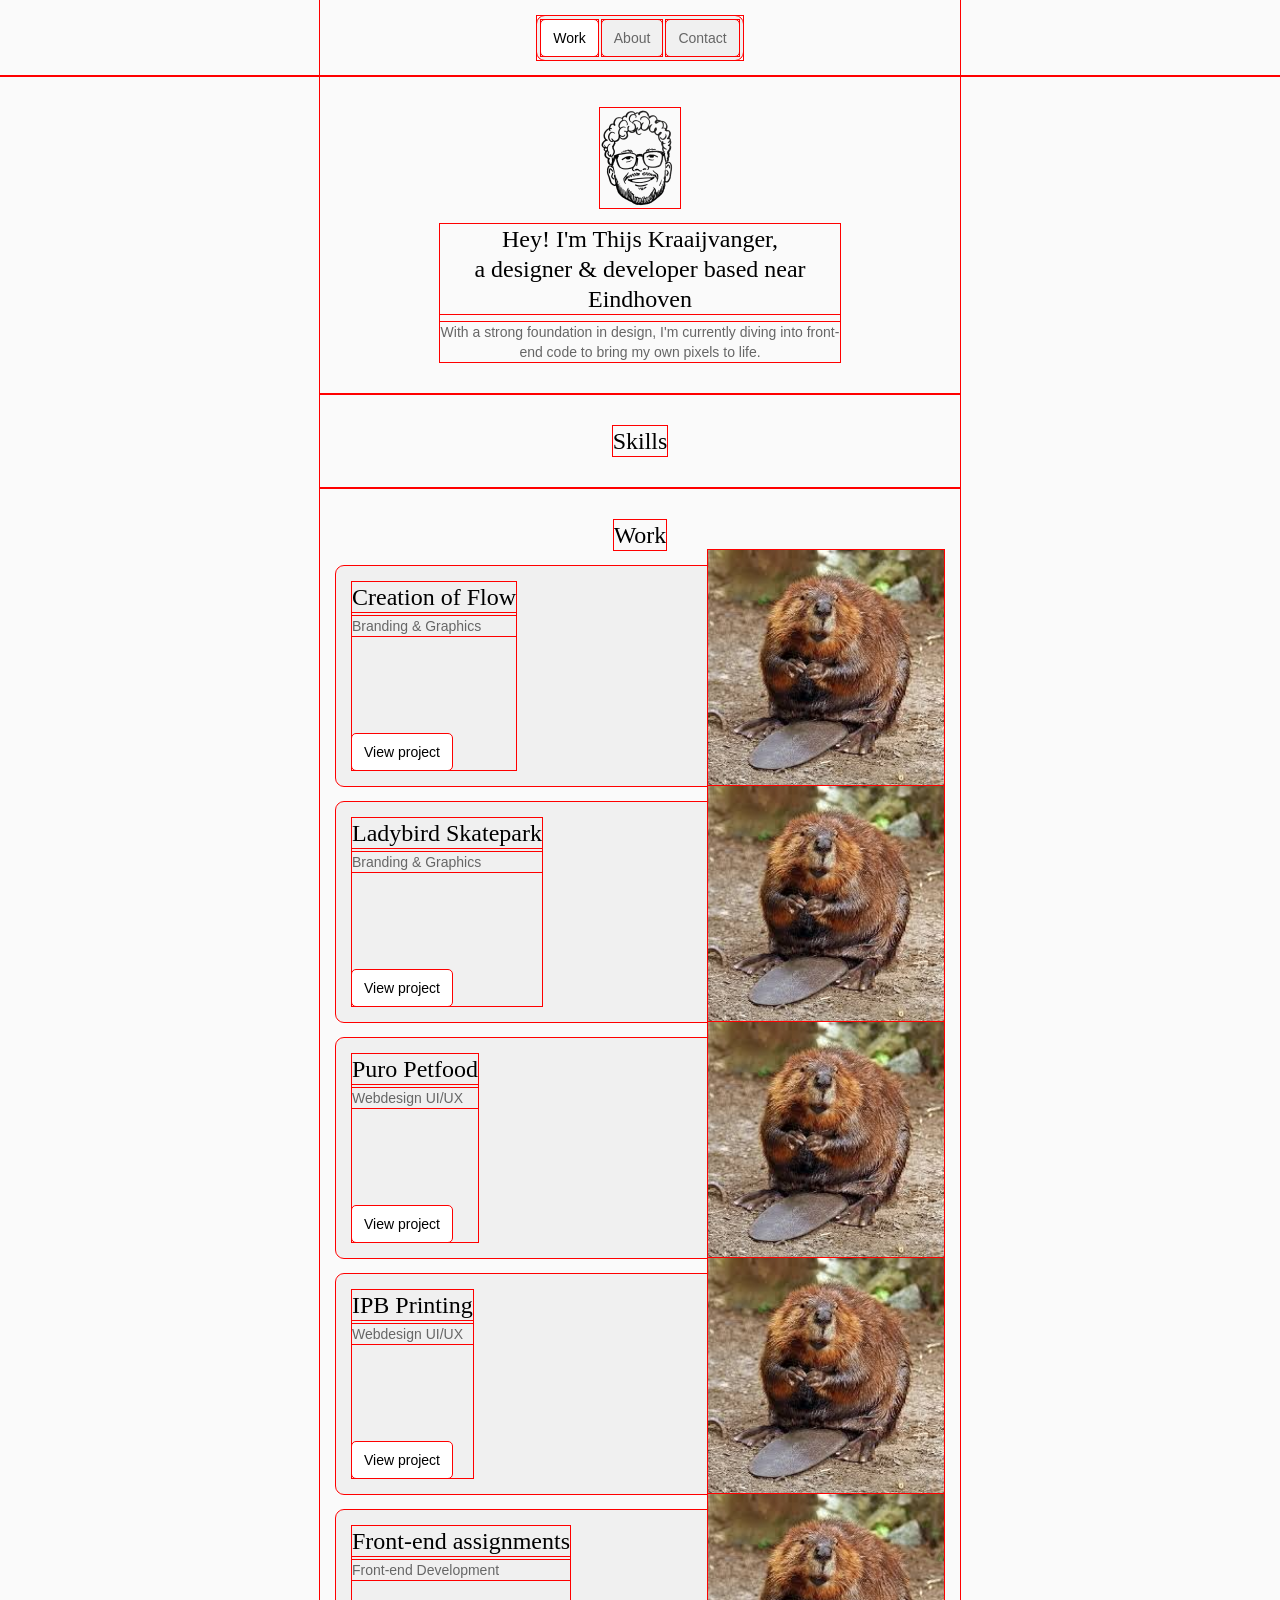
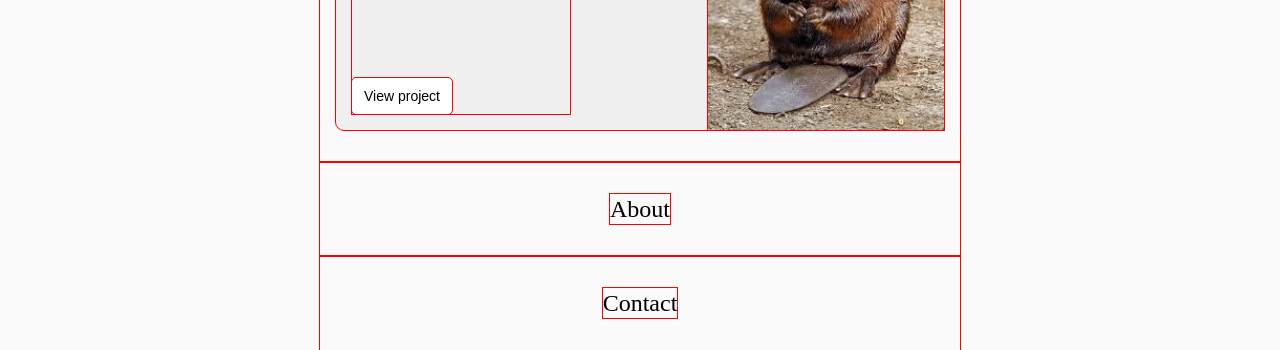
==== index.html @ e192ab0c "Finishing the project cards front-end" ====
<!DOCTYPE html>
<html lang="en">
<head>
    <meta charset="UTF-8">
    <meta name="viewport" content="width=device-width, initial-scale=1.0">
    <title>Personal Portflio</title>
    <link rel="stylesheet" href="src/style.css">
</head>
<body>
    <header>
        <div class="container">
            <nav>
                <ul class="navigation-bar">
                    <li><a class="btn btn--filled" href="#work">Work</a></li>
                    <li><a class="btn" href="#about">About</a></li>
                    <li><a class="btn" href="#contact">Contact</a></li>
                </ul>
            </nav>
        </div>

    </header>

    <main>
        <section class="container">
             <img class="hero-avatar" src="media/profile-picture-marker.png" alt="marker Illustration sketch of myself">
             <div class="hero-content">
                <h1>Hey! I'm Thijs Kraaijvanger, <br> a designer & developer based near Eindhoven</h1>
                <p>With a strong foundation in design, I'm currently diving into front-end code to bring my own pixels to life.</p>
             </div>
        </section>

        <section class="container">
            <h2>Skills</h2>
        </section>

        <section id="work" class="container">
            <h2>Work</h2>

            <article class="project-card">
                <div class="project-info">
                    <div class="project-header">
                        <h3>Creation of Flow</h3>
                        <p>Branding & Graphics</p>
                    </div>
                    <a class="btn btn--filled">View project</a>
                </div>
                <img src="media/test-image.jpeg" alt="Super schattige bever, laat dat maar duidelijk wel wezen">
            </article>

            <article class="project-card">
                <div class="project-info">
                    <div class="project-header">
                        <h3>Ladybird Skatepark</h3>
                        <p>Branding & Graphics</p>
                    </div>
                    <a class="btn btn--filled">View project</a>
                </div>
                <img src="media/test-image.jpeg" alt="Super schattige bever, laat dat maar duidelijk wel wezen">
            </article>
            
            <article class="project-card">
                <div class="project-info">
                    <div class="project-header">
                        <h3>Puro Petfood</h3>
                        <p>Webdesign UI/UX</p>
                    </div>
                    <a class="btn btn--filled">View project</a>
                </div>
                <img src="media/test-image.jpeg" alt="Super schattige bever, laat dat maar duidelijk wel wezen">
            </article>

            <article class="project-card">
                <div class="project-info">
                    <div class="project-header">
                        <h3>IPB Printing</h3>
                        <p>Webdesign UI/UX</p>
                    </div>
                    <a class="btn btn--filled">View project</a>
                </div>
                <img src="media/test-image.jpeg" alt="Super schattige bever, laat dat maar duidelijk wel wezen">
            </article>

            <article class="project-card">
                <div class="project-info">
                    <div class="project-header">
                        <h3>Front-end assignments</h3>
                        <p>Front-end Development</p>
                    </div>
                    <a class="btn btn--filled">View project</a>
                </div>
                <img src="media/test-image.jpeg" alt="Super schattige bever, laat dat maar duidelijk wel wezen">
            </article>

        </section>

        <section id="about" class="container">
            <h2>About</h2>
        </section>

        <section id="contact" class="container">
            <h2>Contact</h2>
        </section>
    </main>
</body>
</html>
---- src/style.css ----
:root {
  /* Colors */
  --color-bg: #FAFAFA;
  --color-card: #F0F0F0;
  --color-button: #FFFFFF;
 
  --color-text-heading: #000000;
  --color-text-body: #666666;
 
  --color-pink: #F569A6;
  --color-blue: #46CCE9;
  --color-yellow: #E3F03E;
 
  --space-4: 4px;
  --space-6: 6px;
  --space-8: 8px;
  --space-12: 12px;
  --space-16: 16px;
  --space-24: 24px;
  --space-32: 32px;
  --space-48: 48px;
  --space-64: 64px;
 
  --container-width: 608px;
  --container-padding-x: var(--space-16);
  --container-padding-y: var(--space-32);
  --text-max-width: 400px;
  --radius-sm: 4px;
  --radius-md: 8px;
 
  --font-heading: "Times New Roman", Times, serif;
  --font-body: "Helvetica Neue", Helvetica, Arial, sans-serif;
  --font-cta: "Helvetica Neue", Helvetica, Arial, sans-serif;
 
  --font-weight-heading: 400;
  --font-weight-body: 400;
  --font-weight-cta: 500;
 
  --font-size-heading: 24px;
  --lh-heading: 30px;
 
  --font-size-body: 14px;
  --lh-body: 20px;
}
 
html {
  scroll-behavior: smooth;
}

*,
*::before,
*::after {
  box-sizing: border-box;
  margin: 0;
  padding: 0;
}

* {
    outline: red solid 1px !important;
}

body {
  background-color: var(--color-bg);
  font-family: var(--font-body);
  font-size: var(--font-size-body);
  line-height: var(--lh-body);
  font-weight: var(--font-weight-body);
  color: var(--color-text-body);
}

h1, h2, h3, h4, h5, h6, p, li, blockquote, figcaption {
  max-width: var(--text-max-width);
}

h1, h2, h3, h4, h5, h6 {
  font-family: var(--font-heading);
  font-size: var(--font-size-heading);
  line-height: var(--lh-heading);
  font-weight: var(--font-weight-heading);
  color: var(--color-text-heading);
}

img {
  display: block;
  max-width: 100%;
}



.btn {
  display: inline-flex;
  align-items: center;
  justify-content: center;
  gap: var(--space-6);
  border: none;
  border-radius: var(--radius-sm);
  padding: var(--space-8) var(--space-12);
  background: transparent;
  font-family: var(--font-cta);
  font-size: var(--font-size-body);
  line-height: var(--lh-body);
  font-weight: var(--font-weight-body);
  color: var(--color-text-body);
  text-decoration: none;
  cursor: pointer;
}

.btn:hover {
  background-color: var(--color-bg);
}

.btn--filled {
  background-color: var(--color-button);
  font-weight: var(--font-weight-cta);
  color: var(--color-text-heading);
}

.btn:hover, .btn--filled:hover {
  background-color: var(--color-bg);
}

.btn-icon {
  flex-shrink: 0;
}



.container {
  display: flex;
  width: 100%;
  max-width: calc(var(--container-width) + (var(--container-padding-x) * 2));
  margin: 0 auto;
  padding: var(--container-padding-y) var(--container-padding-x);
  gap: var(--space-16);
  flex-direction: column;
  justify-content: center;
  align-items: center;
}



header .container {
  padding-top: calc(var(--container-padding-y) / 2);
  padding-bottom: calc(var(--container-padding-y) / 2);
}

header {
  position: sticky;
  top: 0;
  z-index: 1000;
}



.navigation-bar {
  display: flex;
  padding: var(--space-4);
  align-items: center;
  gap: var(--space-4);
  border-radius: var(--radius-md);
  background: var(--color-card);
  list-style: none;
}



.hero-avatar {
  width: 80px;
}

.hero-content {
  display: flex;
  flex-direction: column;
  gap: var(--space-8);
  text-align: center;
}



.project-card {
  position: relative;
  display: flex;
  height: 220px;
  padding: var(--space-16, 16px);
  flex-direction: row;
  background-color: var(--color-card);
  width: 100%;
  border-radius: var(--radius-md);
}

.project-info {
  position: relative;
  z-index: 2;
  display: flex;
  flex-direction: column;
  justify-content: space-between;
}

.project-info .btn {
  align-self: flex-start;
}

.project-header {
  display: flex;
  flex-direction: column;
  gap: var(--space-4, 4px);
}

.project-card > img {
  position: absolute;
  right: 0;
  bottom: 0;
  height: 236px;
  width: auto;
  max-width: none;
  object-fit: contain;
  object-position: bottom right;
  z-index: 1;
}
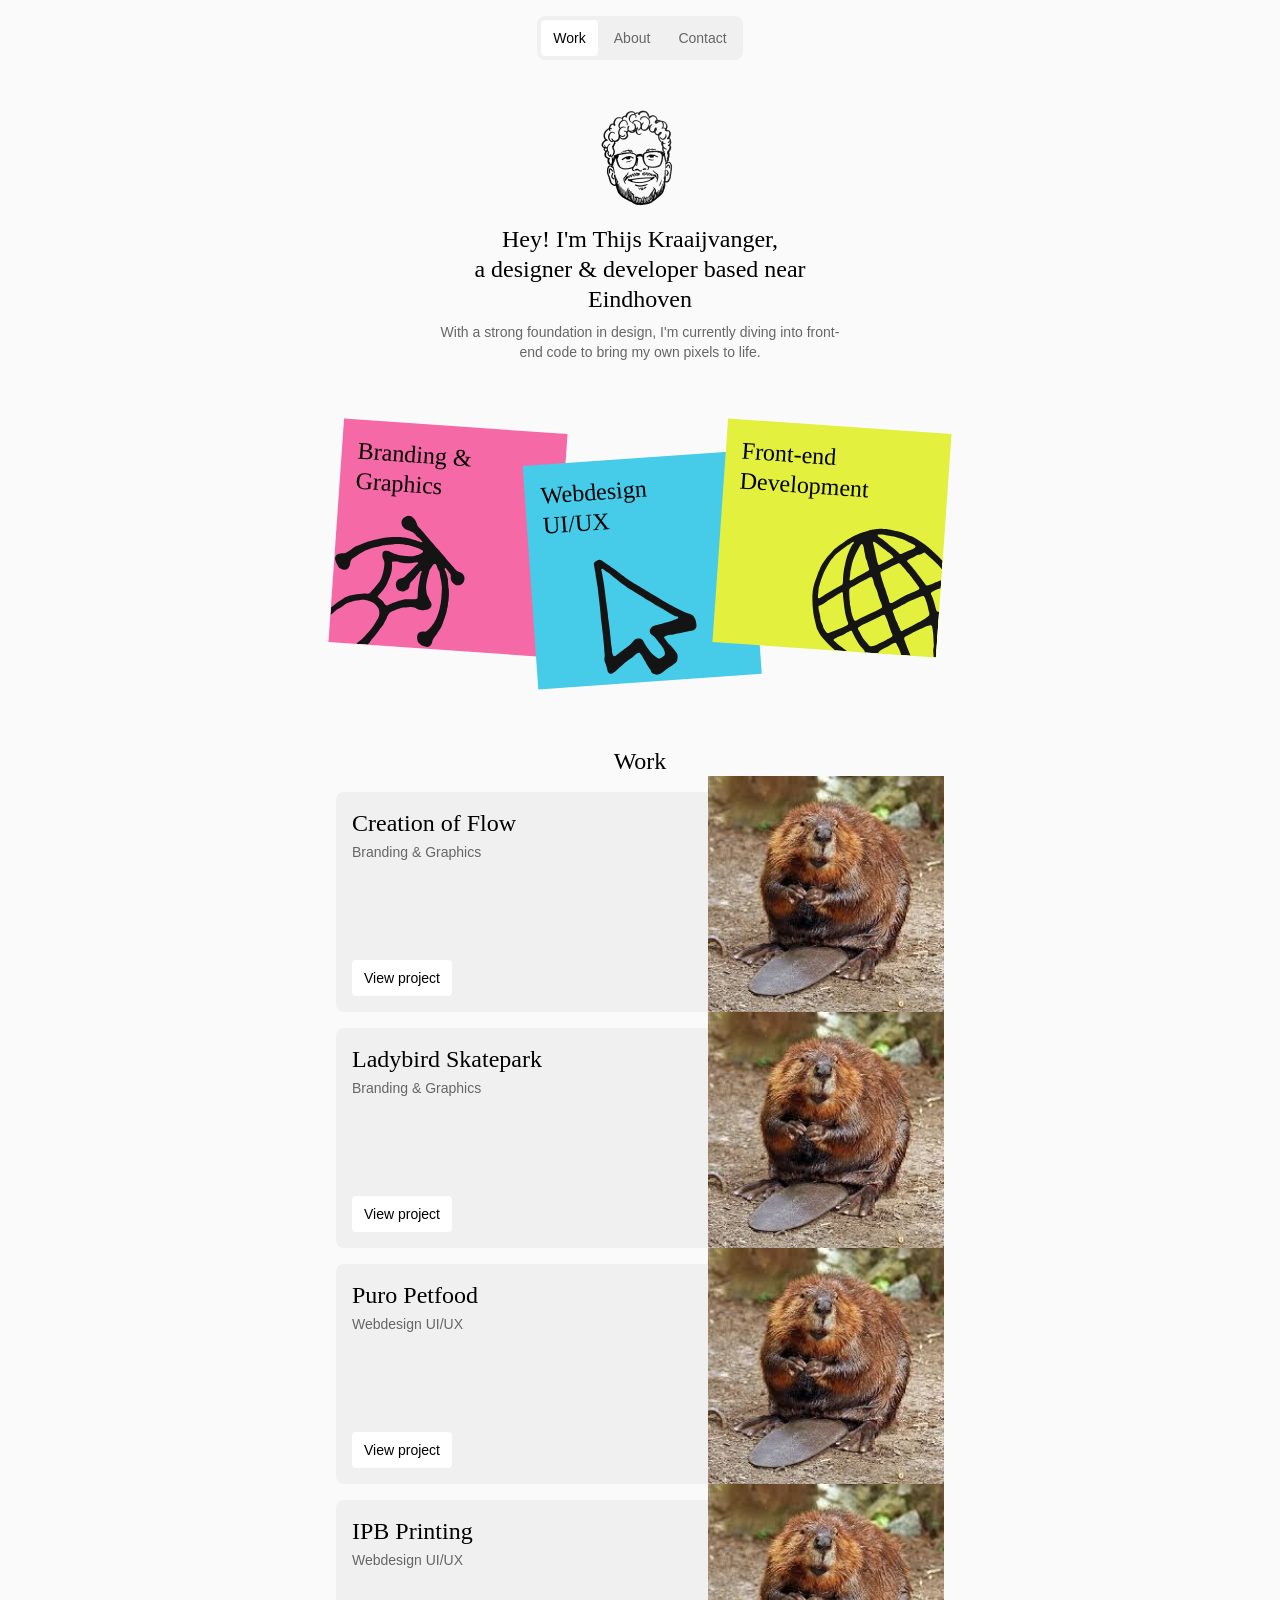
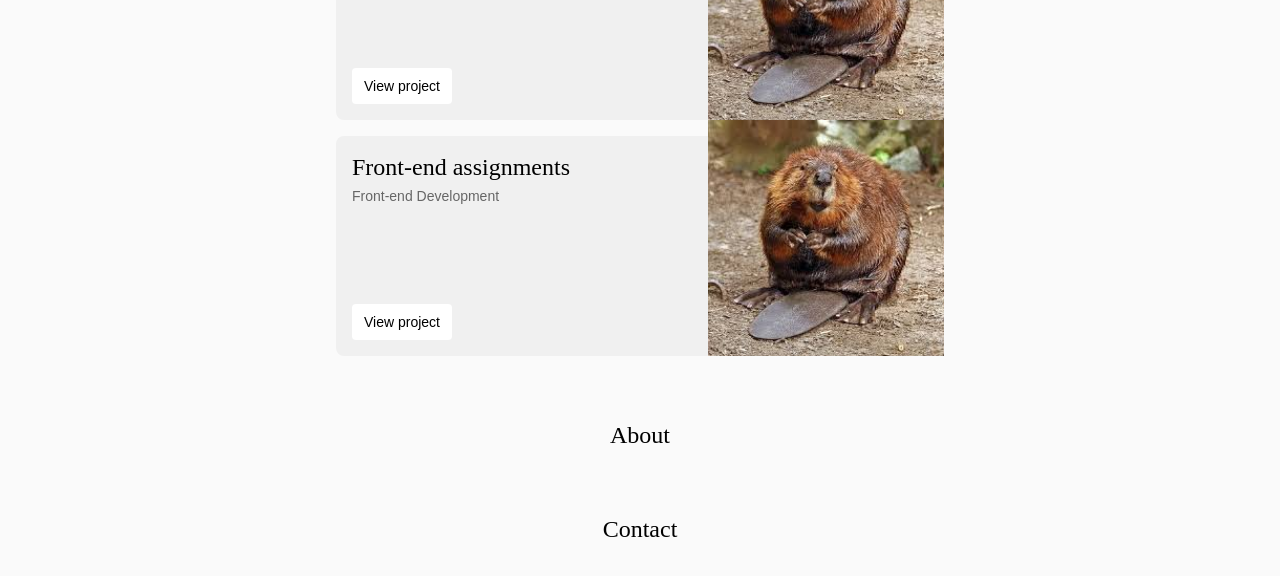
==== commit 677671cd: "Creating & finishing the skills section front-end part without hover effects." ====
--- a/index.html
+++ b/index.html
@@ -30,7 +30,20 @@
         </section>
 
         <section class="container">
-            <h2>Skills</h2>
+            <div class="skills-container">
+                <div class="skills-card skills-card--pink">
+                    <h3 class="skills-info">Branding & <br> Graphics</h3>
+                    <img class="skills-icon" src="media/skills/pen-tool-skill.svg" alt="Webicon">
+                </div>
+                <div class="skills-card skills-card--blue">
+                    <h3 class="skills-info">Webdesign <br> UI/UX</h3>
+                    <img class="skills-icon" src="media/skills/cursor-skill.svg" alt="Webicon">
+                </div>
+                <div class="skills-card skills-card--yellow">
+                    <h3 class="skills-info">Front-end <br> Development</h3>
+                    <img class="skills-icon" src="media/skills/web-skill.svg" alt="Webicon">
+                </div>
+            </div>
         </section>
 
         <section id="work" class="container">
@@ -44,7 +57,7 @@
                     </div>
                     <a class="btn btn--filled">View project</a>
                 </div>
-                <img src="media/test-image.jpeg" alt="Super schattige bever, laat dat maar duidelijk wel wezen">
+                <img src="media/test-image.jpeg" alt="Super schattige bever, laat dat maar duidelijk wezen">
             </article>
 
             <article class="project-card">
@@ -55,7 +68,7 @@
                     </div>
                     <a class="btn btn--filled">View project</a>
                 </div>
-                <img src="media/test-image.jpeg" alt="Super schattige bever, laat dat maar duidelijk wel wezen">
+                <img src="media/test-image.jpeg" alt="Super schattige bever, laat dat maar duidelijk wezen">
             </article>
             
             <article class="project-card">
@@ -66,7 +79,7 @@
                     </div>
                     <a class="btn btn--filled">View project</a>
                 </div>
-                <img src="media/test-image.jpeg" alt="Super schattige bever, laat dat maar duidelijk wel wezen">
+                <img src="media/test-image.jpeg" alt="Super schattige bever, laat dat maar duidelijk wezen">
             </article>
 
             <article class="project-card">
@@ -77,7 +90,7 @@
                     </div>
                     <a class="btn btn--filled">View project</a>
                 </div>
-                <img src="media/test-image.jpeg" alt="Super schattige bever, laat dat maar duidelijk wel wezen">
+                <img src="media/test-image.jpeg" alt="Super schattige bever, laat dat maar duidelijk wezen">
             </article>
 
             <article class="project-card">
@@ -88,7 +101,7 @@
                     </div>
                     <a class="btn btn--filled">View project</a>
                 </div>
-                <img src="media/test-image.jpeg" alt="Super schattige bever, laat dat maar duidelijk wel wezen">
+                <img src="media/test-image.jpeg" alt="Super schattige bever, laat dat maar duidelijk wezen">
             </article>
 
         </section>
--- a/src/style.css
+++ b/src/style.css
@@ -56,7 +56,7 @@
 }
 
 * {
-    outline: red solid 1px !important;
+    outline: red solid 0px !important;
 }
 
 body {
@@ -177,11 +177,83 @@
 
 
 
+.skills-container {
+  display: flex;
+  justify-content: center;
+  width: 100%;
+  padding-bottom: var(--space-32);
+}
+
+.skills-card {
+  display: flex;
+  flex-direction: column;
+  justify-content: space-between;
+  width: 100%;
+  max-width: 224px;
+  aspect-ratio: 1 / 1;
+}
+
+/* Horizontale overlap op desktop */
+.skills-card + .skills-card {
+  margin-left: -32px;
+}
+
+.skills-card--pink   { background-color: var(--color-pink);   transform: rotate(4deg); }
+.skills-card--blue   { background-color: var(--color-blue);   transform: rotate(-4deg) translateY(32px); }
+.skills-card--yellow { background-color: var(--color-yellow); transform: rotate(4deg); }
+
+.skills-info {
+  padding: var(--space-16);
+}
+
+.skills-icon {
+  width: 132px;
+  height: 132px;
+  object-fit: contain;
+}
+
+.skills-card:nth-child(1) .skills-icon { align-self: flex-start; }
+.skills-card:nth-child(2) .skills-icon { align-self: center; }
+.skills-card:nth-child(3) .skills-icon { align-self: flex-end; }
+
+@media (max-width: 640px) {
+  .skills-container {
+    flex-direction: column;
+    padding-bottom: 0;
+  }
+
+  .skills-card + .skills-card {
+    margin-left: 0;
+    margin-top: calc(var(--space-64) * -1);
+  }
+
+  /* Reset vertical offset */
+  .skills-card--blue {
+    transform: rotate(-4deg);
+  }
+
+  .skills-card:nth-child(1) { align-self: flex-start; }
+  .skills-card:nth-child(2) { align-self: center; }
+  .skills-card:nth-child(3) { align-self: flex-end; }
+}
+
+@media (max-width: 480px) {
+  .skills-card + .skills-card {
+    margin-left: 0;
+    margin-top: calc(var(--space-32) * -1);
+  }
+
+  .skills-card:nth-child(1) { align-self: center; }
+  .skills-card:nth-child(2) { align-self: flex-start; }
+  .skills-card:nth-child(3) { align-self: flex-end; }
+}
+
+
 .project-card {
   position: relative;
   display: flex;
   height: 220px;
-  padding: var(--space-16, 16px);
+  padding: var(--space-16);
   flex-direction: row;
   background-color: var(--color-card);
   width: 100%;
@@ -203,7 +275,7 @@
 .project-header {
   display: flex;
   flex-direction: column;
-  gap: var(--space-4, 4px);
+  gap: var(--space-4);
 }
 
 .project-card > img {
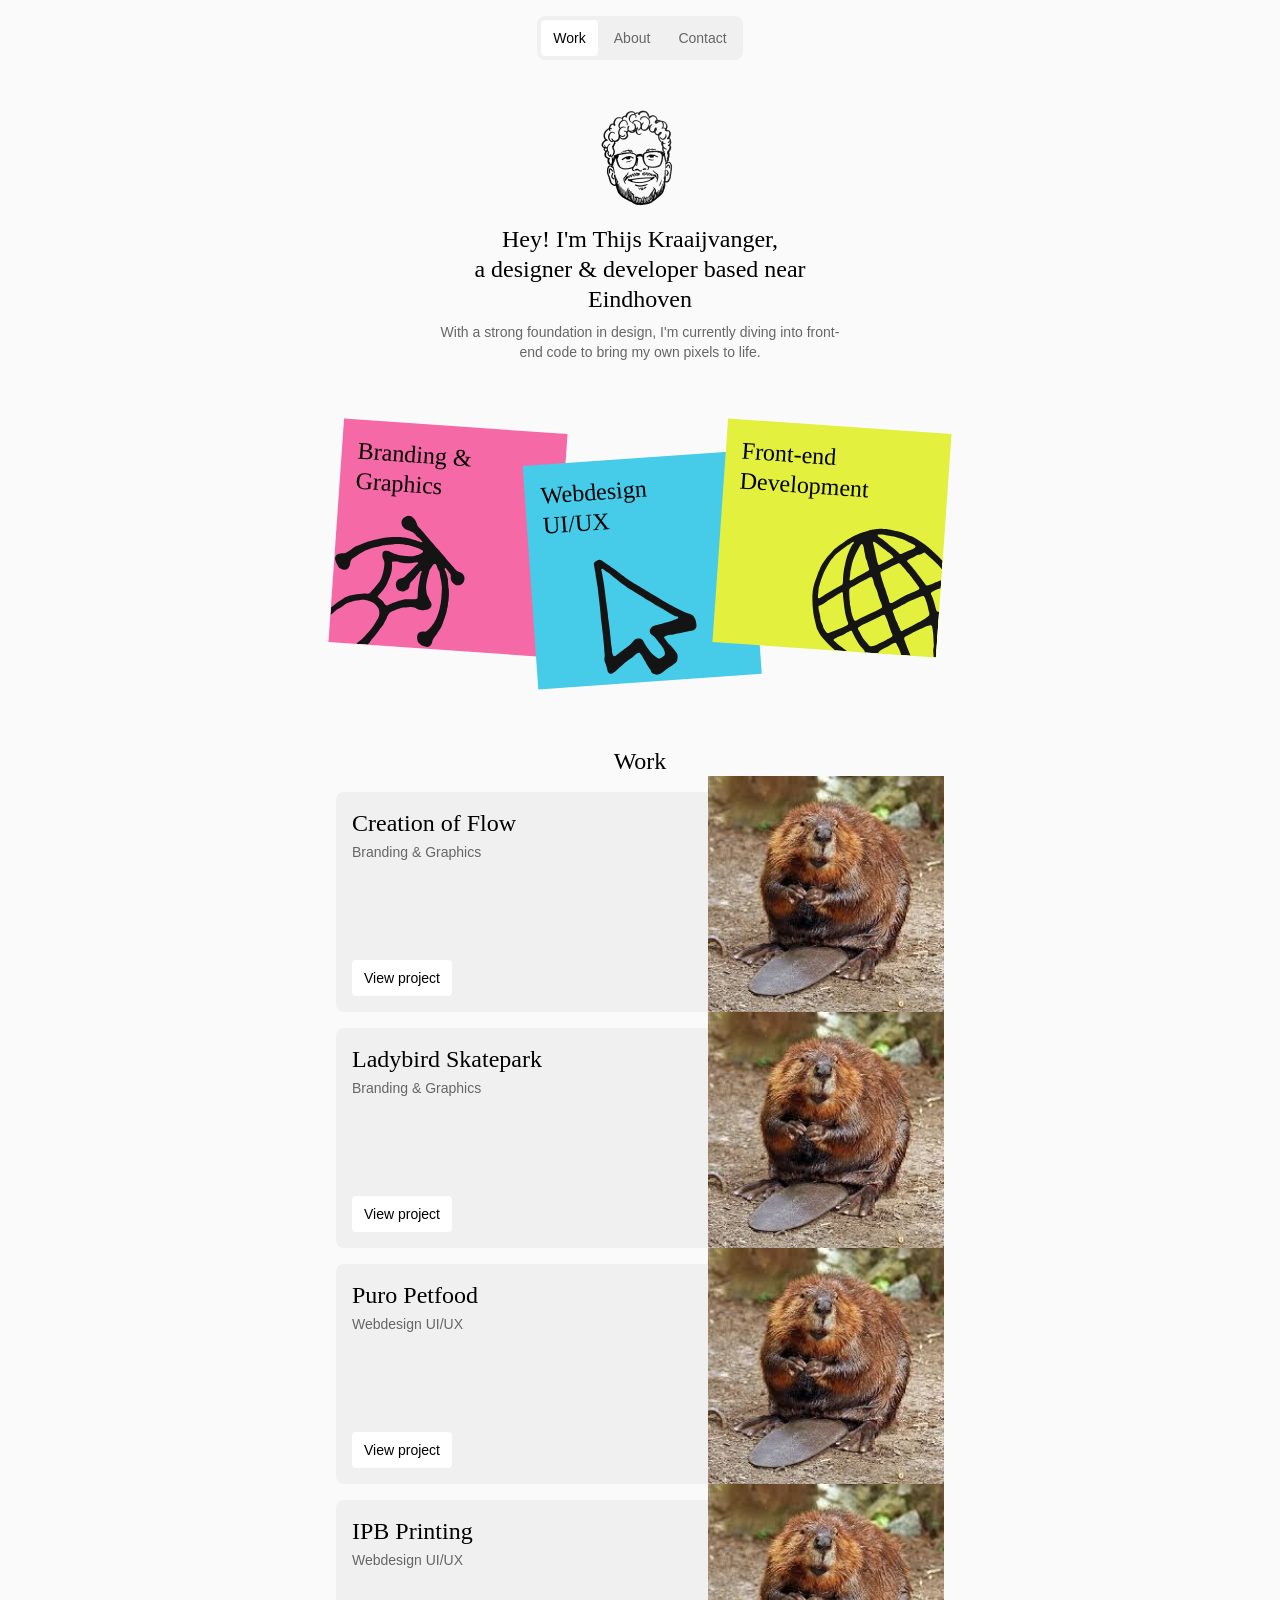
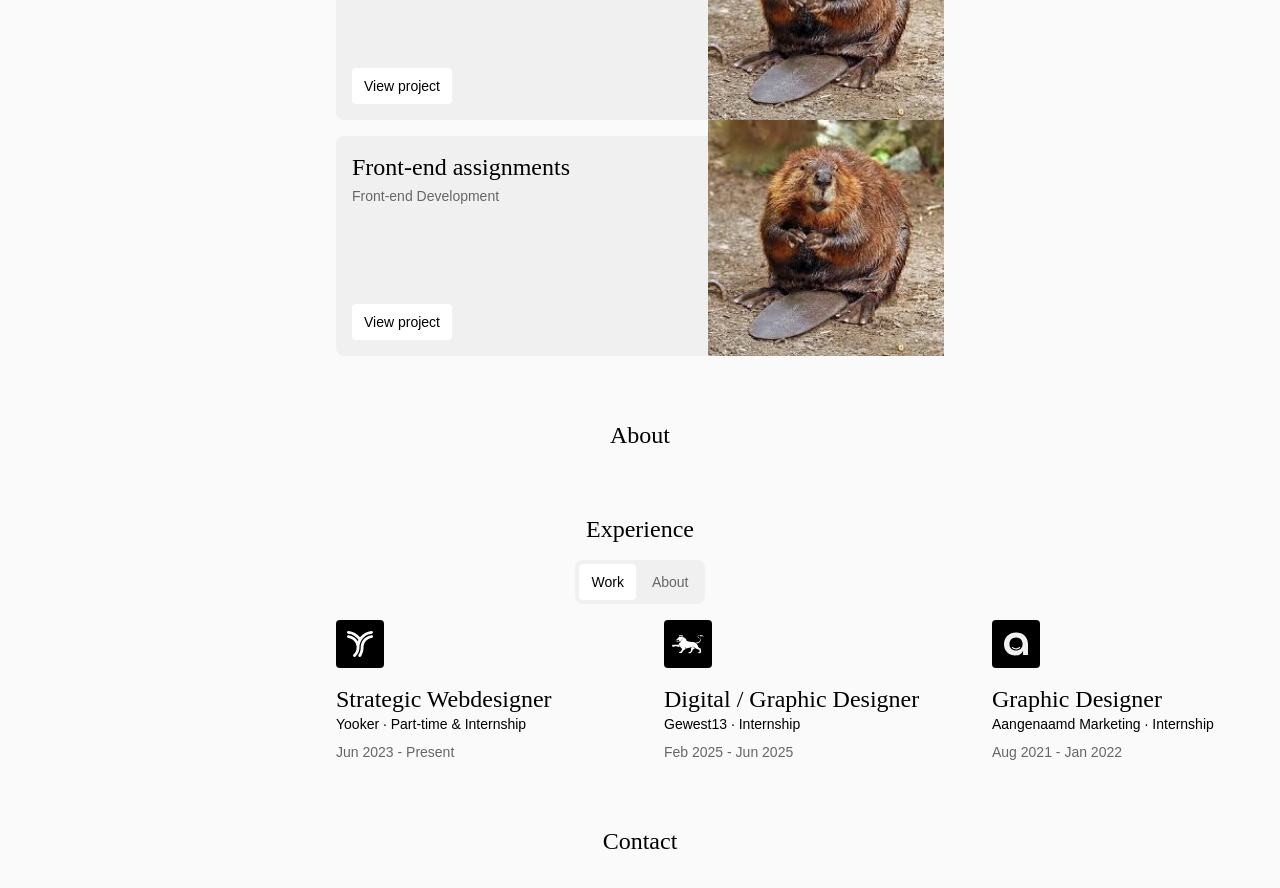
==== commit a8ad5992: "Making a start with the experience section, made the styling for the cards" ====
--- a/index.html
+++ b/index.html
@@ -110,6 +110,62 @@
             <h2>About</h2>
         </section>
 
+
+        <section id="experience" class="container">
+            <h2>Experience</h2>
+            <div>
+                <ul class="navigation-bar">
+                    <li><a class="btn btn--filled" href="#work">Work</a></li>
+                    <li><a class="btn" href="#about">About</a></li>
+                </ul>
+            </div>
+
+
+        <div class="experience-card-container">
+            <li class="experience-card">
+                <div class="experience-icon">
+                    <img src="/media/experience/yooker.svg" alt="Icon of the company Yooker">
+                </div>
+                <div class="experience-content">
+                    <div class="experience-header">
+                        <h3>Strategic Webdesigner</h3>
+                        <p>Yooker · Part-time & Internship</p>
+                    </div>
+                    <p class="experience-dates">Jun 2023 - Present</p>
+                </div>
+            </li>
+
+            <li class="experience-card">
+                <div class="experience-icon">
+                    <img src="/media/experience/gewest13.svg" alt="Icon of the company Gewest13">
+                </div>
+                <div class="experience-content">
+                    <div class="experience-header">
+                        <h3>Digital / Graphic Designer</h3>
+                        <p>Gewest13 · Internship</p>
+                    </div>
+                    <p class="experience-dates">Feb 2025 - Jun 2025</p>
+                </div>
+            </li>
+
+            <li class="experience-card">
+                <div class="experience-icon">
+                    <img src="/media/experience/aangenaam_marketing.svg" alt="Icon of the company Gewest13">
+                </div>
+                <div class="experience-content">
+                    <div class="experience-header">
+                        <h3>Graphic Designer</h3>
+                        <p>Aangenaamd Marketing · Internship</p>
+                    </div>
+                    <p class="experience-dates">Aug 2021 - Jan 2022</p>
+                </div>
+            </li>
+        </div>
+        </section>
+
+
+
+
         <section id="contact" class="container">
             <h2>Contact</h2>
         </section>
--- a/src/style.css
+++ b/src/style.css
@@ -288,4 +288,42 @@
   object-fit: contain;
   object-position: bottom right;
   z-index: 1;
-}+}
+
+
+
+.experience-card-container {
+  display: flex;
+  flex-direction: row;
+  align-self: flex-start;
+  gap: var(--space-32);
+}
+
+.experience-card {
+  display: flex;
+  width: calc((var(--container-width) - var(--space-16)) / 2);
+  flex-direction: column;
+  gap: var(--space-16);
+}
+
+.experience-icon {
+  display: flex;
+  padding: var(--space-8);
+  border-radius: var(--radius-sm);
+  background-color: var(--color-text-heading);
+  width: fit-content;
+}
+
+.experience-content {
+  display: flex;
+  flex-direction: column;
+  gap: var(--space-8);
+}
+
+.experience-header {
+  display: flex;
+  flex-direction: column;
+  color: var(--color-text-heading);
+  gap: 0px;
+}
+
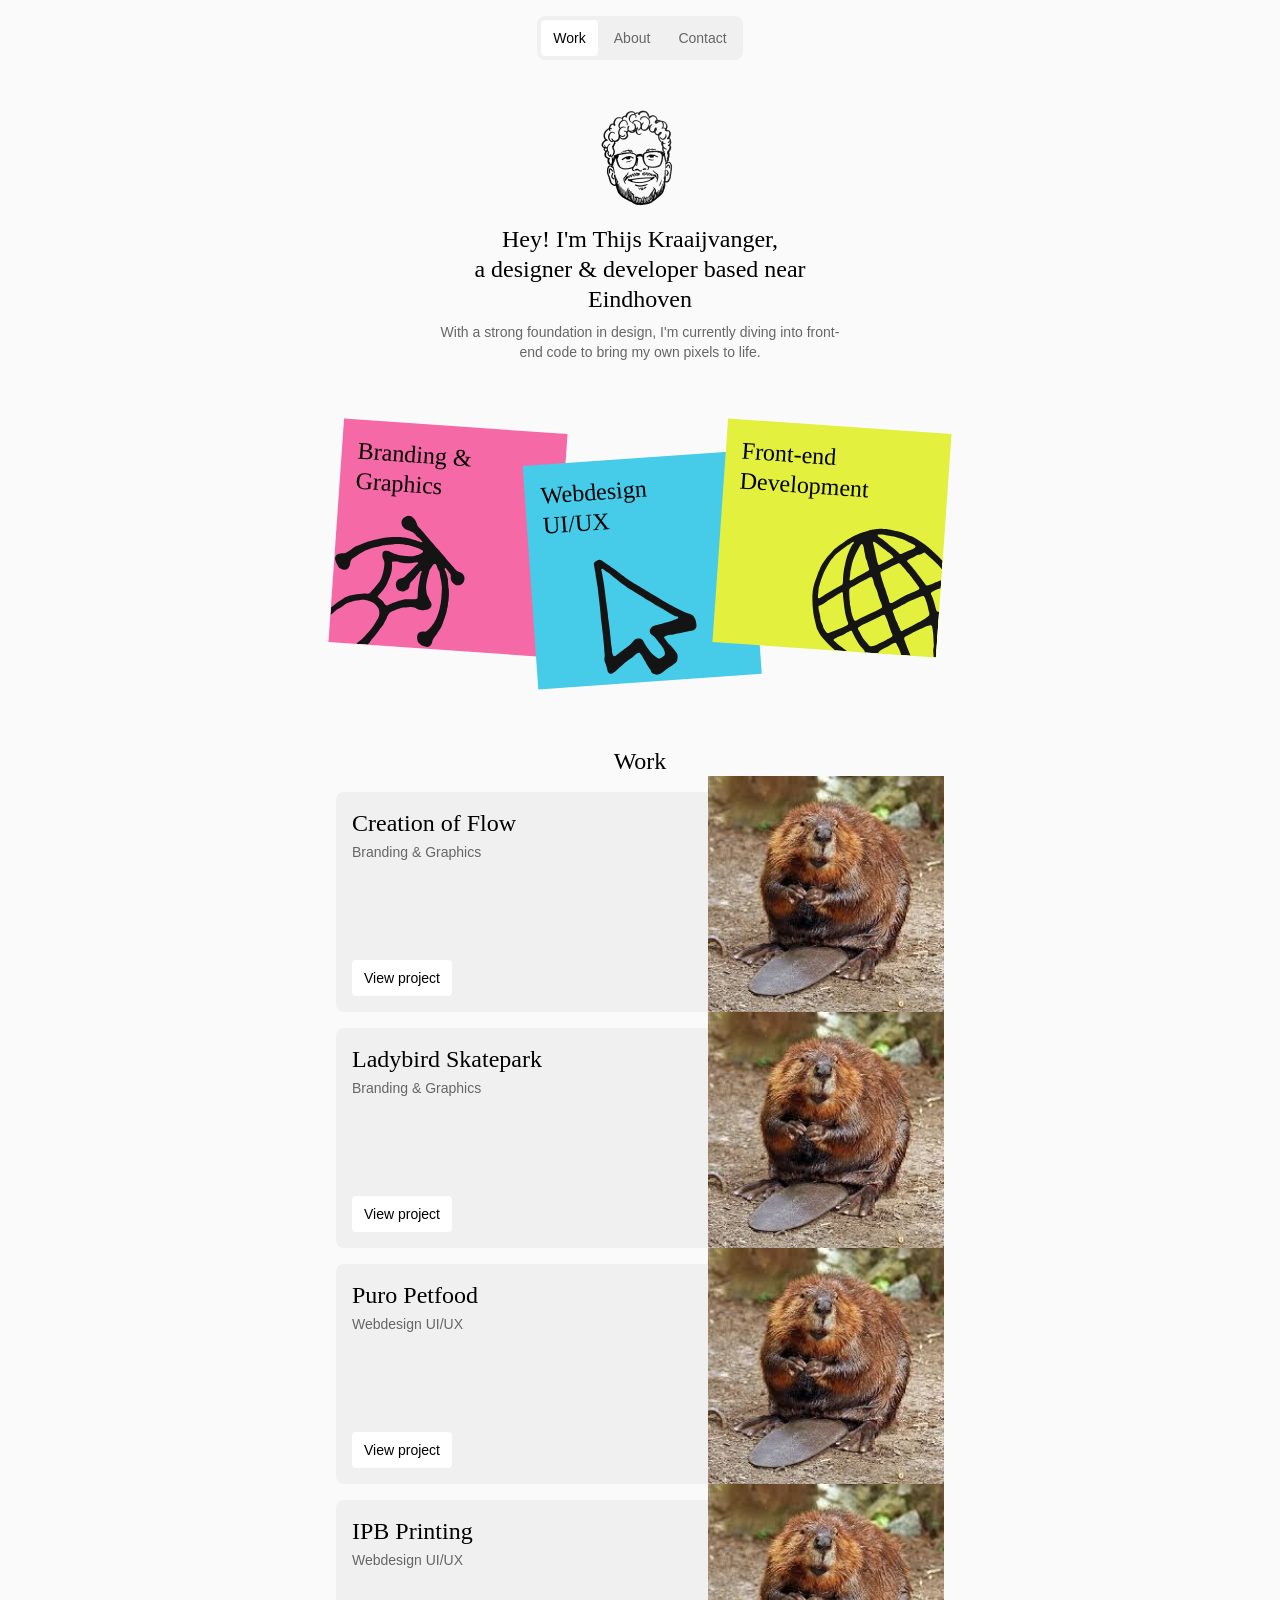
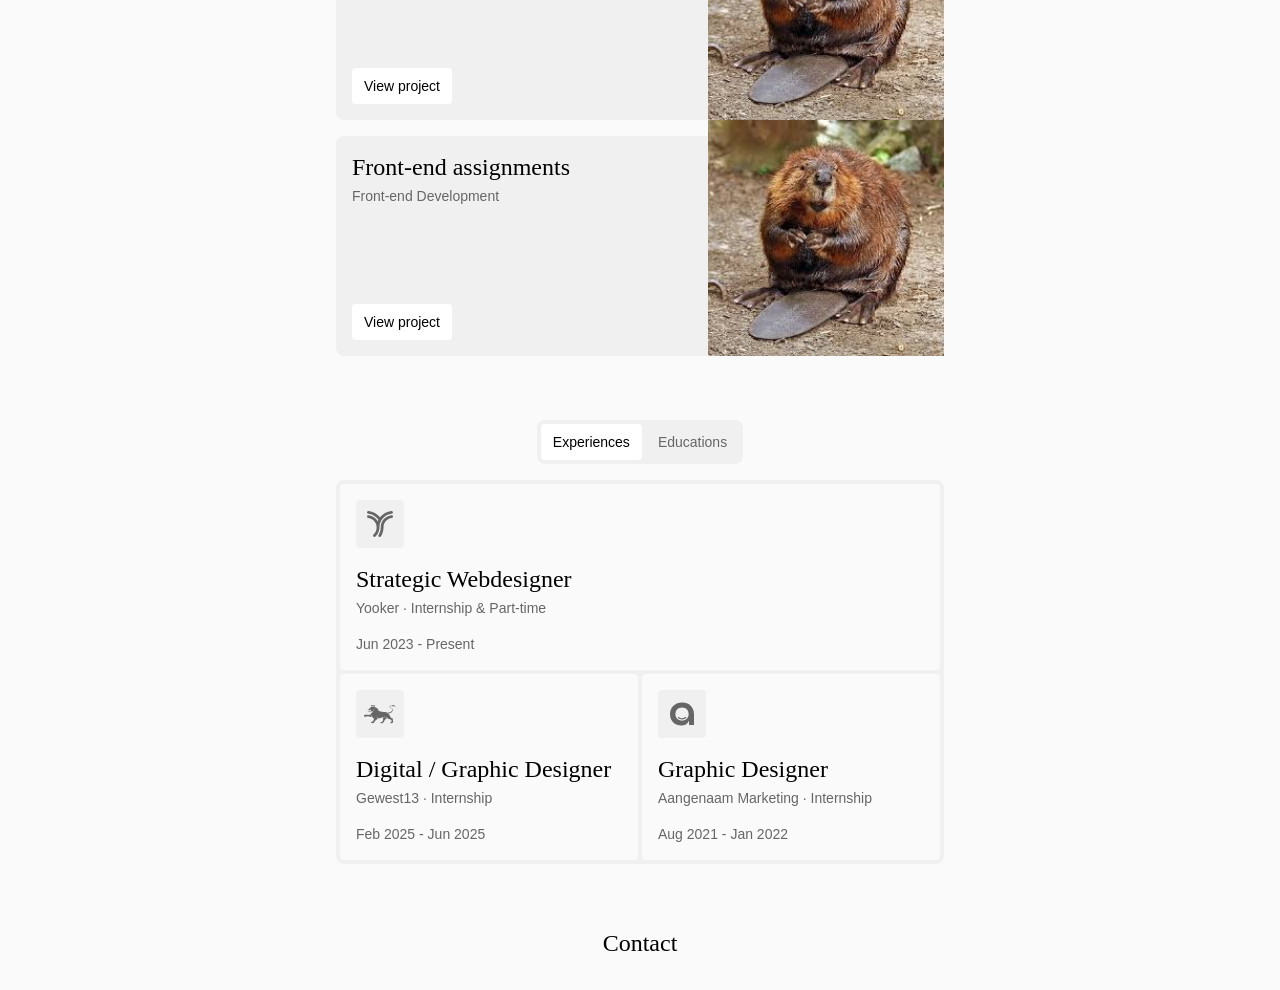
==== commit 8707db4d: "Revamping the about/ expirience section" ====
--- a/index.html
+++ b/index.html
@@ -17,7 +17,6 @@
                 </ul>
             </nav>
         </div>
-
     </header>
 
     <main>
@@ -106,62 +105,96 @@
 
         </section>
 
-        <section id="about" class="container">
-            <h2>About</h2>
-        </section>
-
-
-        <section id="experience" class="container">
-            <h2>Experience</h2>
-            <div>
-                <ul class="navigation-bar">
-                    <li><a class="btn btn--filled" href="#work">Work</a></li>
-                    <li><a class="btn" href="#about">About</a></li>
-                </ul>
-            </div>
-
-
-        <div class="experience-card-container">
-            <li class="experience-card">
-                <div class="experience-icon">
-                    <img src="/media/experience/yooker.svg" alt="Icon of the company Yooker">
-                </div>
-                <div class="experience-content">
-                    <div class="experience-header">
+
+
+<section id="about" class="container">
+    <div class="tab-wrapper">
+        <input type="radio" id="tab-experiences" name="about-tabs" checked hidden>
+        <input type="radio" id="tab-educations" name="about-tabs" hidden>
+
+        <!-- Tab Controls (styled like main navigation) -->
+        <div class="navigation-bar">
+            <label for="tab-experiences" class="btn btn-tab">Experiences</label>
+            <label for="tab-educations" class="btn btn-tab">Educations</label>
+        </div>
+
+        <div class="tab-content tab-content--experiences">
+            <div class="timeline-grid">
+                <article class="timeline-card timeline-card--featured">
+                    <div class="timeline-card__icon">
+                        <img src="/media/experience/yooker.svg" alt="Icon of Yooker">
+                    </div>
+                    <div class="timeline-card__header">
                         <h3>Strategic Webdesigner</h3>
-                        <p>Yooker · Part-time & Internship</p>
-                    </div>
-                    <p class="experience-dates">Jun 2023 - Present</p>
-                </div>
-            </li>
-
-            <li class="experience-card">
-                <div class="experience-icon">
-                    <img src="/media/experience/gewest13.svg" alt="Icon of the company Gewest13">
-                </div>
-                <div class="experience-content">
-                    <div class="experience-header">
+                        <p>Yooker · Internship & Part-time</p>
+                    </div>
+                    <p class="timeline-card__dates">Jun 2023 - Present</p>
+                </article>
+
+                <article class="timeline-card">
+                    <div class="timeline-card__icon">
+                        <img src="/media/experience/gewest13.svg" alt="Icon of Gewest13">
+                    </div>
+                    <div class="timeline-card__header">
                         <h3>Digital / Graphic Designer</h3>
                         <p>Gewest13 · Internship</p>
                     </div>
-                    <p class="experience-dates">Feb 2025 - Jun 2025</p>
-                </div>
-            </li>
-
-            <li class="experience-card">
-                <div class="experience-icon">
-                    <img src="/media/experience/aangenaam_marketing.svg" alt="Icon of the company Gewest13">
-                </div>
-                <div class="experience-content">
-                    <div class="experience-header">
+                    <p class="timeline-card__dates">Feb 2025 - Jun 2025</p>
+                </article>
+
+                <article class="timeline-card">
+                    <div class="timeline-card__icon">
+                        <img src="/media/experience/aangenaam_marketing.svg" alt="Icon of Aangenaam Marketing">
+                    </div>
+                    <div class="timeline-card__header">
                         <h3>Graphic Designer</h3>
-                        <p>Aangenaamd Marketing · Internship</p>
-                    </div>
-                    <p class="experience-dates">Aug 2021 - Jan 2022</p>
-                </div>
-            </li>
-        </div>
-        </section>
+                        <p>Aangenaam Marketing · Internship</p>
+                    </div>
+                    <p class="timeline-card__dates">Aug 2021 - Jan 2022</p>
+                </article>
+            </div>
+        </div>
+
+        <div class="tab-content tab-content--educations">
+            <div class="timeline-grid">
+                <article class="timeline-card timeline-card--featured">
+                    <div class="timeline-card__icon">
+                        <img src="/media/experience/fontys.svg" alt="Icon of Fontys">
+                    </div>
+                    <div class="timeline-card__header">
+                        <h3>ICT</h3>
+                        <p>Fontys · Associate Degree</p>
+                    </div>
+                    <p class="timeline-card__dates">Sep 2025 - Present</p>
+                </article>
+
+                <article class="timeline-card">
+                    <div class="timeline-card__icon">
+                        <img src="/media/experience/sintlucas.svg" alt="Icon of SintLucas">
+                    </div>
+                    <div class="timeline-card__header">
+                        <h3>Media Designer</h3>
+                        <p>SintLucas · MBO (level 4)</p>
+                    </div>
+                    <p class="timeline-card__dates">Feb 2025 - Jun 2025</p>
+                </article>
+
+                <article class="timeline-card">
+                    <div class="timeline-card__icon">
+                        <img src="/media/experience/sintlucas.svg" alt="Icon of SintLucas">
+                    </div>
+                    <div class="timeline-card__header">
+                        <h3>Allround Mediamaker</h3>
+                        <p>SintLucas · MBO (level 3)</p>
+                    </div>
+                    <p class="timeline-card__dates">Aug 2021 - Jan 2022</p>
+                </article>
+            </div>
+        </div>
+    </div>
+</section>
+
+
 
 
 
--- a/src/style.css
+++ b/src/style.css
@@ -292,38 +292,80 @@
 
 
 
-.experience-card-container {
-  display: flex;
-  flex-direction: row;
-  align-self: flex-start;
-  gap: var(--space-32);
-}
-
-.experience-card {
-  display: flex;
-  width: calc((var(--container-width) - var(--space-16)) / 2);
-  flex-direction: column;
+.timeline-grid {
+  display: grid;
+  grid-template-columns: repeat(2, 1fr);
+  gap: var(--space-4);
+  padding: var(--space-4);
+  width: 100%;
+  border-radius: var(--radius-md);
+  background-color: var(--color-card);
+}
+
+.timeline-card {
+  display: flex;
+  flex-direction: column;
+  justify-content: space-between;
   gap: var(--space-16);
-}
-
-.experience-icon {
-  display: flex;
+  padding: var(--space-16);
+  background-color: var(--color-bg);
+  border-radius: var(--radius-sm);
+}
+
+@media (max-width: 640px) {
+  .timeline-card {
+    grid-column: span 2;
+  }
+}
+
+.timeline-card--featured {
+  grid-column: span 2;
+}
+
+.timeline-card__icon {
+  display: flex;
+  align-items: center;
+  justify-content: center;
   padding: var(--space-8);
   border-radius: var(--radius-sm);
-  background-color: var(--color-text-heading);
+  background-color: var(--color-card);
   width: fit-content;
 }
 
-.experience-content {
-  display: flex;
-  flex-direction: column;
-  gap: var(--space-8);
-}
-
-.experience-header {
-  display: flex;
-  flex-direction: column;
+.timeline-card__header {
+  display: flex;
+  flex-direction: column;
+  gap: var(--space-4);
+}
+
+
+
+.tab-wrapper {
+  display: flex;
+  flex-direction: column;
+  align-items: center;
+  gap: var(--space-16);
+  width: 100%;
+}
+
+.btn-tab {
+  user-select: none;
+  cursor: pointer;
+}
+
+.tab-content {
+  display: none;
+  width: 100%;
+}
+
+#tab-experiences:checked ~ .navigation-bar label[for="tab-experiences"],
+#tab-educations:checked ~ .navigation-bar label[for="tab-educations"] {
+  background-color: var(--color-button);
+  font-weight: var(--font-weight-cta);
   color: var(--color-text-heading);
-  gap: 0px;
-}
-
+}
+
+#tab-experiences:checked ~ .tab-content--experiences,
+#tab-educations:checked ~ .tab-content--educations {
+  display: block;
+}
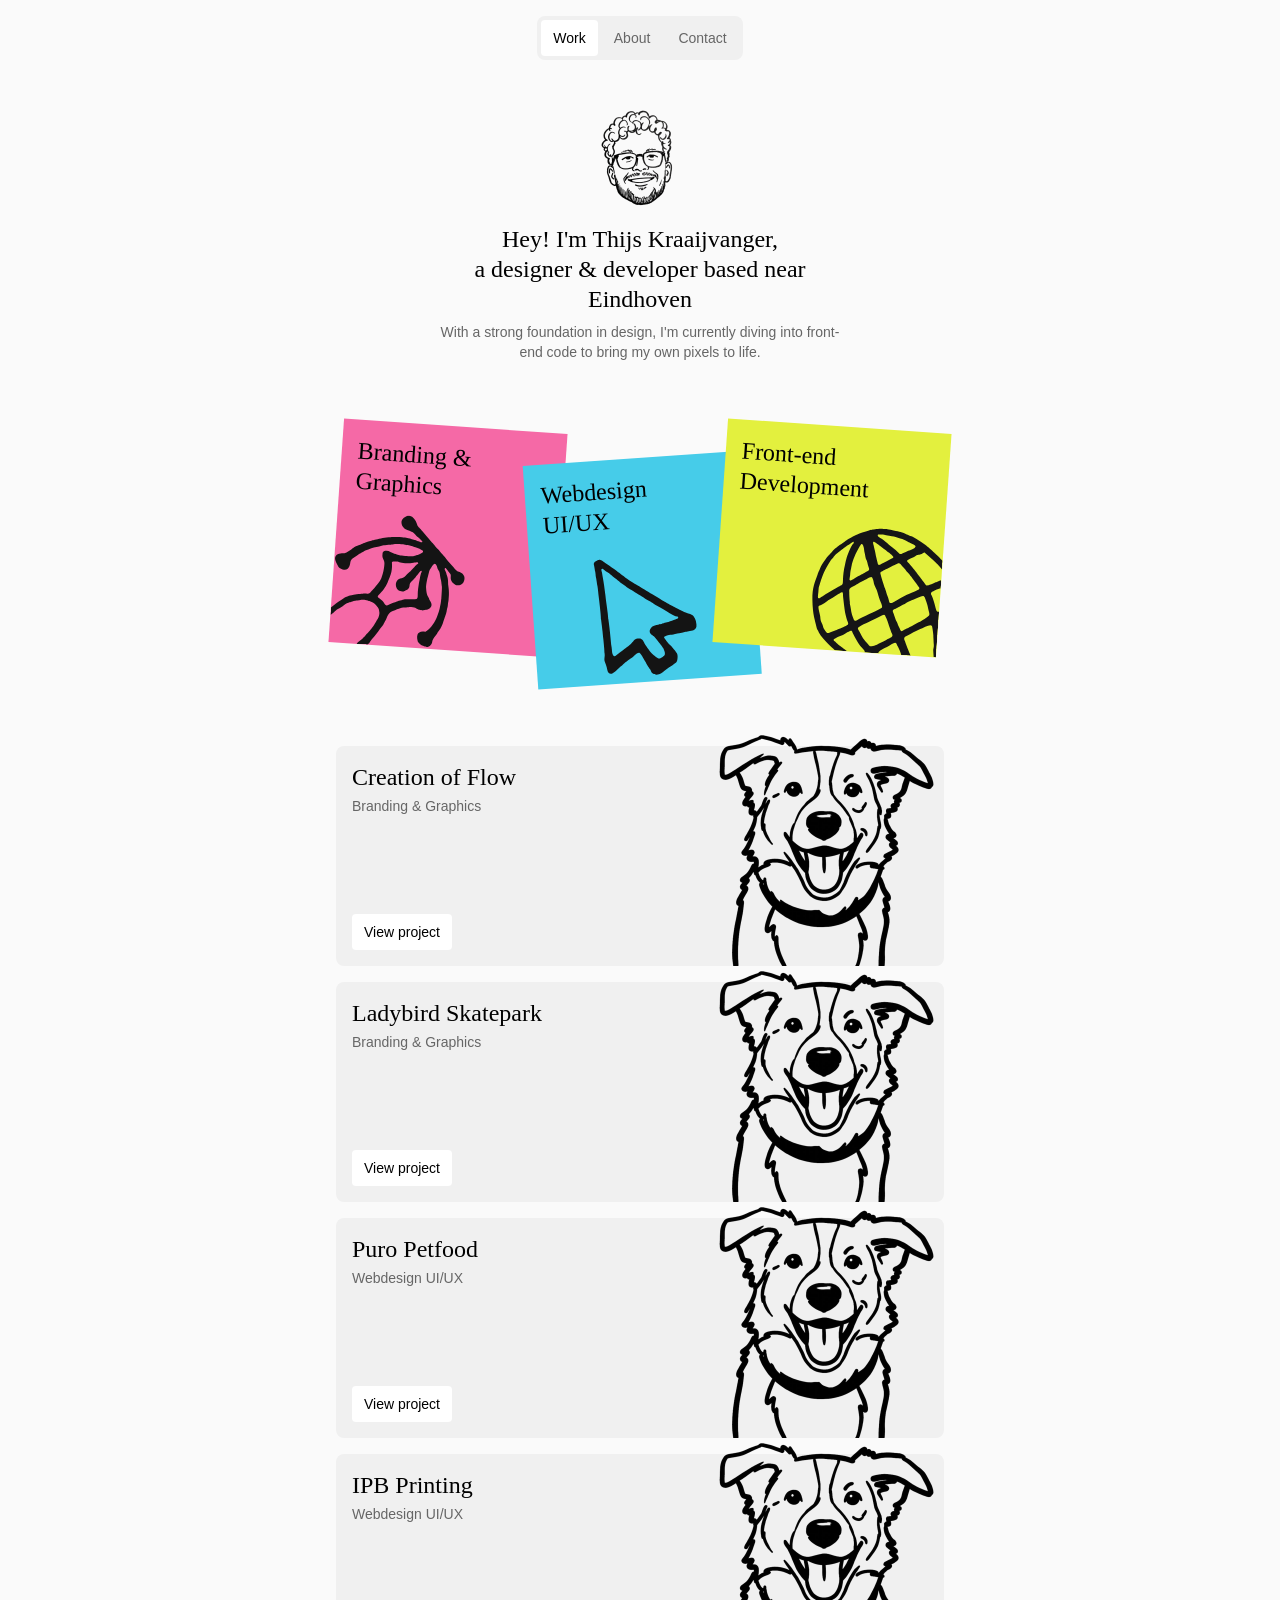
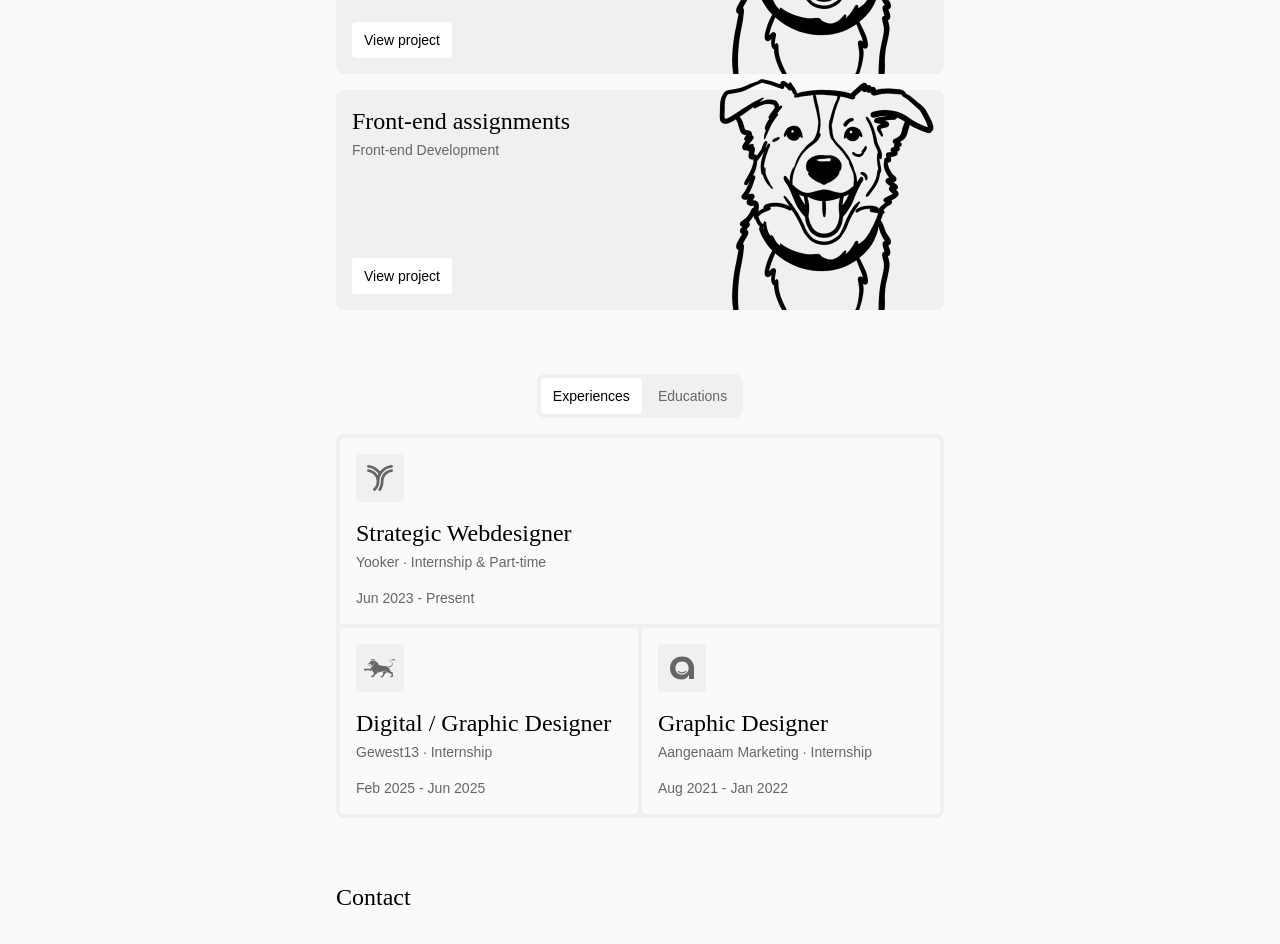
==== commit 65e85518: "refactor: split CSS into style, home and work, clean up container layout & make the first base for t" ====
--- a/index.html
+++ b/index.html
@@ -5,6 +5,7 @@
     <meta name="viewport" content="width=device-width, initial-scale=1.0">
     <title>Personal Portflio</title>
     <link rel="stylesheet" href="src/style.css">
+    <link rel="stylesheet" href="src/home.css">
 </head>
 <body>
     <header>
@@ -20,7 +21,7 @@
     </header>
 
     <main>
-        <section class="container">
+        <section class="container hero-section">
              <img class="hero-avatar" src="media/profile-picture-marker.png" alt="marker Illustration sketch of myself">
              <div class="hero-content">
                 <h1>Hey! I'm Thijs Kraaijvanger, <br> a designer & developer based near Eindhoven</h1>
@@ -28,7 +29,7 @@
              </div>
         </section>
 
-        <section class="container">
+        <section class="container skills-section">
             <div class="skills-container">
                 <div class="skills-card skills-card--pink">
                     <h3 class="skills-info">Branding & <br> Graphics</h3>
@@ -45,8 +46,8 @@
             </div>
         </section>
 
-        <section id="work" class="container">
-            <h2>Work</h2>
+        <section id="work" class="container work-section">
+            <!-- <h2>Work</h2> -->
 
             <article class="project-card">
                 <div class="project-info">
@@ -56,7 +57,7 @@
                     </div>
                     <a class="btn btn--filled">View project</a>
                 </div>
-                <img src="media/test-image.jpeg" alt="Super schattige bever, laat dat maar duidelijk wezen">
+                <img src="media/work/puro_petfood.png" alt="Super schattige hond, laat dat maar duidelijk wezen">
             </article>
 
             <article class="project-card">
@@ -67,7 +68,7 @@
                     </div>
                     <a class="btn btn--filled">View project</a>
                 </div>
-                <img src="media/test-image.jpeg" alt="Super schattige bever, laat dat maar duidelijk wezen">
+                <img src="media/work/puro_petfood.png" alt="Super schattige hond, laat dat maar duidelijk wezen">
             </article>
             
             <article class="project-card">
@@ -76,9 +77,9 @@
                         <h3>Puro Petfood</h3>
                         <p>Webdesign UI/UX</p>
                     </div>
-                    <a class="btn btn--filled">View project</a>
-                </div>
-                <img src="media/test-image.jpeg" alt="Super schattige bever, laat dat maar duidelijk wezen">
+                    <a class="btn btn--filled" href="work/puro-petfood.html">View project</a>
+                </div>
+                <img src="media/work/puro_petfood.png" alt="Super schattige hond, laat dat maar duidelijk wezen">
             </article>
 
             <article class="project-card">
@@ -89,7 +90,7 @@
                     </div>
                     <a class="btn btn--filled">View project</a>
                 </div>
-                <img src="media/test-image.jpeg" alt="Super schattige bever, laat dat maar duidelijk wezen">
+                <img src="media/work/puro_petfood.png" alt="Super schattige hond, laat dat maar duidelijk wezen">
             </article>
 
             <article class="project-card">
@@ -100,14 +101,14 @@
                     </div>
                     <a class="btn btn--filled">View project</a>
                 </div>
-                <img src="media/test-image.jpeg" alt="Super schattige bever, laat dat maar duidelijk wezen">
-            </article>
-
-        </section>
-
-
-
-<section id="about" class="container">
+                <img src="media/work/puro_petfood.png" alt="Super schattige hond, laat dat maar duidelijk wezen">
+            </article>
+
+        </section>
+
+
+
+<section id="about" class="container about-section">
     <div class="tab-wrapper">
         <input type="radio" id="tab-experiences" name="about-tabs" checked hidden>
         <input type="radio" id="tab-educations" name="about-tabs" hidden>
@@ -122,7 +123,7 @@
             <div class="timeline-grid">
                 <article class="timeline-card timeline-card--featured">
                     <div class="timeline-card__icon">
-                        <img src="/media/experience/yooker.svg" alt="Icon of Yooker">
+                        <img src="media/experience/yooker.svg" alt="Icon of Yooker">
                     </div>
                     <div class="timeline-card__header">
                         <h3>Strategic Webdesigner</h3>
@@ -133,7 +134,7 @@
 
                 <article class="timeline-card">
                     <div class="timeline-card__icon">
-                        <img src="/media/experience/gewest13.svg" alt="Icon of Gewest13">
+                        <img src="media/experience/gewest13.svg" alt="Icon of Gewest13">
                     </div>
                     <div class="timeline-card__header">
                         <h3>Digital / Graphic Designer</h3>
@@ -144,7 +145,7 @@
 
                 <article class="timeline-card">
                     <div class="timeline-card__icon">
-                        <img src="/media/experience/aangenaam_marketing.svg" alt="Icon of Aangenaam Marketing">
+                        <img src="media/experience/aangenaam_marketing.svg" alt="Icon of Aangenaam Marketing">
                     </div>
                     <div class="timeline-card__header">
                         <h3>Graphic Designer</h3>
@@ -159,7 +160,7 @@
             <div class="timeline-grid">
                 <article class="timeline-card timeline-card--featured">
                     <div class="timeline-card__icon">
-                        <img src="/media/experience/fontys.svg" alt="Icon of Fontys">
+                        <img src="media/experience/fontys.svg" alt="Icon of Fontys">
                     </div>
                     <div class="timeline-card__header">
                         <h3>ICT</h3>
@@ -170,24 +171,24 @@
 
                 <article class="timeline-card">
                     <div class="timeline-card__icon">
-                        <img src="/media/experience/sintlucas.svg" alt="Icon of SintLucas">
+                        <img src="media/experience/sintlucas.svg" alt="Icon of SintLucas">
                     </div>
                     <div class="timeline-card__header">
                         <h3>Media Designer</h3>
                         <p>SintLucas · MBO (level 4)</p>
                     </div>
-                    <p class="timeline-card__dates">Feb 2025 - Jun 2025</p>
-                </article>
-
-                <article class="timeline-card">
-                    <div class="timeline-card__icon">
-                        <img src="/media/experience/sintlucas.svg" alt="Icon of SintLucas">
+                    <p class="timeline-card__dates">Aug 2023 - Jun 2025</p>
+                </article>
+
+                <article class="timeline-card">
+                    <div class="timeline-card__icon">
+                        <img src="media/experience/sintlucas.svg" alt="Icon of SintLucas">
                     </div>
                     <div class="timeline-card__header">
                         <h3>Allround Mediamaker</h3>
                         <p>SintLucas · MBO (level 3)</p>
                     </div>
-                    <p class="timeline-card__dates">Aug 2021 - Jan 2022</p>
+                    <p class="timeline-card__dates">Aug 2020 - Jun 2023</p>
                 </article>
             </div>
         </div>
@@ -199,7 +200,7 @@
 
 
 
-        <section id="contact" class="container">
+        <section id="contact" class="container contact-section">
             <h2>Contact</h2>
         </section>
     </main>
--- a/src/style.css
+++ b/src/style.css
@@ -1,16 +1,19 @@
+/* ==========================================
+   1. DESIGN TOKENS & VARIABLES
+   ========================================== */
 :root {
   /* Colors */
   --color-bg: #FAFAFA;
   --color-card: #F0F0F0;
   --color-button: #FFFFFF;
- 
+
   --color-text-heading: #000000;
   --color-text-body: #666666;
- 
+
   --color-pink: #F569A6;
   --color-blue: #46CCE9;
   --color-yellow: #E3F03E;
- 
+
   --space-4: 4px;
   --space-6: 6px;
   --space-8: 8px;
@@ -20,32 +23,30 @@
   --space-32: 32px;
   --space-48: 48px;
   --space-64: 64px;
- 
+
   --container-width: 608px;
   --container-padding-x: var(--space-16);
   --container-padding-y: var(--space-32);
   --text-max-width: 400px;
   --radius-sm: 4px;
   --radius-md: 8px;
- 
+
   --font-heading: "Times New Roman", Times, serif;
   --font-body: "Helvetica Neue", Helvetica, Arial, sans-serif;
   --font-cta: "Helvetica Neue", Helvetica, Arial, sans-serif;
- 
+
   --font-weight-heading: 400;
   --font-weight-body: 400;
   --font-weight-cta: 500;
- 
+
   --font-size-heading: 24px;
   --lh-heading: 30px;
- 
+
   --font-size-body: 14px;
   --lh-body: 20px;
 }
- 
-html {
-  scroll-behavior: smooth;
-}
+
+
 
 *,
 *::before,
@@ -55,9 +56,11 @@
   padding: 0;
 }
 
-* {
-    outline: red solid 0px !important;
+html {
+  scroll-behavior: smooth;
 }
+
+
 
 body {
   background-color: var(--color-bg);
@@ -87,6 +90,43 @@
 
 
 
+.container {
+  width: 100%;
+  max-width: calc(var(--container-width) + (var(--container-padding-x) * 2));
+  margin-left: auto;
+  margin-right: auto;
+  padding-top: var(--container-padding-y);
+  padding-right: var(--container-padding-x);
+  padding-bottom: var(--container-padding-y);
+  padding-left: var(--container-padding-x);
+}
+
+
+
+header {
+  position: sticky;
+  top: 0;
+  z-index: 1000;
+}
+
+header .container {
+  display: flex;
+  justify-content: center;
+  padding-top: calc(var(--container-padding-y) / 2);
+  padding-bottom: calc(var(--container-padding-y) / 2);
+}
+
+.navigation-bar {
+  display: inline-flex;
+  align-items: center;
+  gap: var(--space-4);
+  padding: var(--space-4);
+  border-radius: var(--radius-md);
+  background: var(--color-card);
+  list-style: none;
+  width: fit-content;
+}
+
 .btn {
   display: inline-flex;
   align-items: center;
@@ -115,257 +155,11 @@
   color: var(--color-text-heading);
 }
 
-.btn:hover, .btn--filled:hover {
+.btn:hover, 
+.btn--filled:hover {
   background-color: var(--color-bg);
 }
 
 .btn-icon {
   flex-shrink: 0;
-}
-
-
-
-.container {
-  display: flex;
-  width: 100%;
-  max-width: calc(var(--container-width) + (var(--container-padding-x) * 2));
-  margin: 0 auto;
-  padding: var(--container-padding-y) var(--container-padding-x);
-  gap: var(--space-16);
-  flex-direction: column;
-  justify-content: center;
-  align-items: center;
-}
-
-
-
-header .container {
-  padding-top: calc(var(--container-padding-y) / 2);
-  padding-bottom: calc(var(--container-padding-y) / 2);
-}
-
-header {
-  position: sticky;
-  top: 0;
-  z-index: 1000;
-}
-
-
-
-.navigation-bar {
-  display: flex;
-  padding: var(--space-4);
-  align-items: center;
-  gap: var(--space-4);
-  border-radius: var(--radius-md);
-  background: var(--color-card);
-  list-style: none;
-}
-
-
-
-.hero-avatar {
-  width: 80px;
-}
-
-.hero-content {
-  display: flex;
-  flex-direction: column;
-  gap: var(--space-8);
-  text-align: center;
-}
-
-
-
-.skills-container {
-  display: flex;
-  justify-content: center;
-  width: 100%;
-  padding-bottom: var(--space-32);
-}
-
-.skills-card {
-  display: flex;
-  flex-direction: column;
-  justify-content: space-between;
-  width: 100%;
-  max-width: 224px;
-  aspect-ratio: 1 / 1;
-}
-
-/* Horizontale overlap op desktop */
-.skills-card + .skills-card {
-  margin-left: -32px;
-}
-
-.skills-card--pink   { background-color: var(--color-pink);   transform: rotate(4deg); }
-.skills-card--blue   { background-color: var(--color-blue);   transform: rotate(-4deg) translateY(32px); }
-.skills-card--yellow { background-color: var(--color-yellow); transform: rotate(4deg); }
-
-.skills-info {
-  padding: var(--space-16);
-}
-
-.skills-icon {
-  width: 132px;
-  height: 132px;
-  object-fit: contain;
-}
-
-.skills-card:nth-child(1) .skills-icon { align-self: flex-start; }
-.skills-card:nth-child(2) .skills-icon { align-self: center; }
-.skills-card:nth-child(3) .skills-icon { align-self: flex-end; }
-
-@media (max-width: 640px) {
-  .skills-container {
-    flex-direction: column;
-    padding-bottom: 0;
-  }
-
-  .skills-card + .skills-card {
-    margin-left: 0;
-    margin-top: calc(var(--space-64) * -1);
-  }
-
-  /* Reset vertical offset */
-  .skills-card--blue {
-    transform: rotate(-4deg);
-  }
-
-  .skills-card:nth-child(1) { align-self: flex-start; }
-  .skills-card:nth-child(2) { align-self: center; }
-  .skills-card:nth-child(3) { align-self: flex-end; }
-}
-
-@media (max-width: 480px) {
-  .skills-card + .skills-card {
-    margin-left: 0;
-    margin-top: calc(var(--space-32) * -1);
-  }
-
-  .skills-card:nth-child(1) { align-self: center; }
-  .skills-card:nth-child(2) { align-self: flex-start; }
-  .skills-card:nth-child(3) { align-self: flex-end; }
-}
-
-
-.project-card {
-  position: relative;
-  display: flex;
-  height: 220px;
-  padding: var(--space-16);
-  flex-direction: row;
-  background-color: var(--color-card);
-  width: 100%;
-  border-radius: var(--radius-md);
-}
-
-.project-info {
-  position: relative;
-  z-index: 2;
-  display: flex;
-  flex-direction: column;
-  justify-content: space-between;
-}
-
-.project-info .btn {
-  align-self: flex-start;
-}
-
-.project-header {
-  display: flex;
-  flex-direction: column;
-  gap: var(--space-4);
-}
-
-.project-card > img {
-  position: absolute;
-  right: 0;
-  bottom: 0;
-  height: 236px;
-  width: auto;
-  max-width: none;
-  object-fit: contain;
-  object-position: bottom right;
-  z-index: 1;
-}
-
-
-
-.timeline-grid {
-  display: grid;
-  grid-template-columns: repeat(2, 1fr);
-  gap: var(--space-4);
-  padding: var(--space-4);
-  width: 100%;
-  border-radius: var(--radius-md);
-  background-color: var(--color-card);
-}
-
-.timeline-card {
-  display: flex;
-  flex-direction: column;
-  justify-content: space-between;
-  gap: var(--space-16);
-  padding: var(--space-16);
-  background-color: var(--color-bg);
-  border-radius: var(--radius-sm);
-}
-
-@media (max-width: 640px) {
-  .timeline-card {
-    grid-column: span 2;
-  }
-}
-
-.timeline-card--featured {
-  grid-column: span 2;
-}
-
-.timeline-card__icon {
-  display: flex;
-  align-items: center;
-  justify-content: center;
-  padding: var(--space-8);
-  border-radius: var(--radius-sm);
-  background-color: var(--color-card);
-  width: fit-content;
-}
-
-.timeline-card__header {
-  display: flex;
-  flex-direction: column;
-  gap: var(--space-4);
-}
-
-
-
-.tab-wrapper {
-  display: flex;
-  flex-direction: column;
-  align-items: center;
-  gap: var(--space-16);
-  width: 100%;
-}
-
-.btn-tab {
-  user-select: none;
-  cursor: pointer;
-}
-
-.tab-content {
-  display: none;
-  width: 100%;
-}
-
-#tab-experiences:checked ~ .navigation-bar label[for="tab-experiences"],
-#tab-educations:checked ~ .navigation-bar label[for="tab-educations"] {
-  background-color: var(--color-button);
-  font-weight: var(--font-weight-cta);
-  color: var(--color-text-heading);
-}
-
-#tab-experiences:checked ~ .tab-content--experiences,
-#tab-educations:checked ~ .tab-content--educations {
-  display: block;
-}
+}
--- a/src/home.css
+++ b/src/home.css
@@ -0,0 +1,237 @@
+.hero-section {
+  display: flex;
+  flex-direction: column;
+  align-items: center;
+  gap: var(--space-16);
+}
+
+.skills-section {
+  display: flex;
+  justify-content: center;
+}
+
+.work-section {
+  display: flex;
+  flex-direction: column;
+  gap: var(--space-16);
+}
+
+.about-section {
+  display: flex;
+  flex-direction: column;
+  align-items: center;
+}
+
+.contact-section {
+  display: flex;
+  flex-direction: column;
+  gap: var(--space-16);
+}
+
+
+
+.hero-avatar {
+  width: 80px;
+}
+
+.hero-content {
+  display: flex;
+  flex-direction: column;
+  gap: var(--space-8);
+  text-align: center;
+}
+
+
+
+.skills-container {
+  display: flex;
+  justify-content: center;
+  width: 100%;
+  padding-bottom: var(--space-32);
+}
+
+.skills-card {
+  display: flex;
+  flex-direction: column;
+  justify-content: space-between;
+  width: 100%;
+  max-width: 224px;
+  aspect-ratio: 1 / 1;
+}
+
+/* Horizontale overlap op desktop */
+.skills-card + .skills-card {
+  margin-left: -32px;
+}
+
+.skills-card--pink   { background-color: var(--color-pink);   transform: rotate(4deg); }
+.skills-card--blue   { background-color: var(--color-blue);   transform: rotate(-4deg) translateY(32px); }
+.skills-card--yellow { background-color: var(--color-yellow); transform: rotate(4deg); }
+
+.skills-info {
+  padding: var(--space-16);
+}
+
+.skills-icon {
+  width: 132px;
+  height: 132px;
+  object-fit: contain;
+}
+
+.skills-card:nth-child(1) .skills-icon { align-self: flex-start; }
+.skills-card:nth-child(2) .skills-icon { align-self: center; }
+.skills-card:nth-child(3) .skills-icon { align-self: flex-end; }
+
+@media (max-width: 608px) {
+  .skills-container {
+    flex-direction: column;
+    padding-bottom: 0;
+  }
+
+  .skills-card + .skills-card {
+    margin-left: 0;
+    margin-top: calc(var(--space-64) * -1);
+  }
+
+  /* Reset vertical offset */
+  .skills-card--blue {
+    transform: rotate(-4deg);
+  }
+
+  .skills-card:nth-child(1) { align-self: flex-start; }
+  .skills-card:nth-child(2) { align-self: center; }
+  .skills-card:nth-child(3) { align-self: flex-end; }
+}
+
+@media (max-width: 480px) {
+  .skills-card + .skills-card {
+    margin-left: 0;
+    margin-top: calc(var(--space-32) * -1);
+  }
+
+  .skills-card:nth-child(1) { align-self: center; }
+  .skills-card:nth-child(2) { align-self: flex-start; }
+  .skills-card:nth-child(3) { align-self: flex-end; }
+}
+
+
+
+.project-card {
+  position: relative;
+  display: flex;
+  height: 220px;
+  padding: var(--space-16);
+  flex-direction: row;
+  background-color: var(--color-card);
+  width: 100%;
+  border-radius: var(--radius-md);
+}
+
+.project-info {
+  position: relative;
+  z-index: 2;
+  display: flex;
+  flex-direction: column;
+  justify-content: space-between;
+}
+
+.project-info .btn {
+  align-self: flex-start;
+}
+
+.project-header {
+  display: flex;
+  flex-direction: column;
+  gap: var(--space-4);
+}
+
+.project-card > img {
+  position: absolute;
+  right: 0;
+  bottom: 0;
+  height: 236px;
+  width: auto;
+  max-width: none;
+  object-fit: contain;
+  object-position: bottom right;
+  z-index: 1;
+}
+
+
+
+.tab-wrapper {
+  display: flex;
+  flex-direction: column;
+  align-items: center;
+  gap: var(--space-16);
+  width: 100%;
+}
+
+.btn-tab {
+  user-select: none;
+  cursor: pointer;
+}
+
+.tab-content {
+  display: none;
+  width: 100%;
+}
+
+#tab-experiences:checked ~ .navigation-bar label[for="tab-experiences"],
+#tab-educations:checked ~ .navigation-bar label[for="tab-educations"] {
+  background-color: var(--color-button);
+  font-weight: var(--font-weight-cta);
+  color: var(--color-text-heading);
+}
+
+#tab-experiences:checked ~ .tab-content--experiences,
+#tab-educations:checked ~ .tab-content--educations {
+  display: block;
+}
+
+/* Timeline Cards */
+.timeline-grid {
+  display: grid;
+  grid-template-columns: repeat(2, 1fr);
+  gap: var(--space-4);
+  padding: var(--space-4);
+  width: 100%;
+  border-radius: var(--radius-md);
+  background-color: var(--color-card);
+}
+
+.timeline-card {
+  display: flex;
+  flex-direction: column;
+  justify-content: space-between;
+  gap: var(--space-16);
+  padding: var(--space-16);
+  background-color: var(--color-bg);
+  border-radius: var(--radius-sm);
+}
+
+@media (max-width: 640px) {
+  .timeline-card {
+    grid-column: span 2;
+  }
+}
+
+.timeline-card--featured {
+  grid-column: span 2;
+}
+
+.timeline-card__icon {
+  display: flex;
+  align-items: center;
+  justify-content: center;
+  padding: var(--space-8);
+  border-radius: var(--radius-sm);
+  background-color: var(--color-card);
+  width: fit-content;
+}
+
+.timeline-card__header {
+  display: flex;
+  flex-direction: column;
+  gap: var(--space-4);
+}
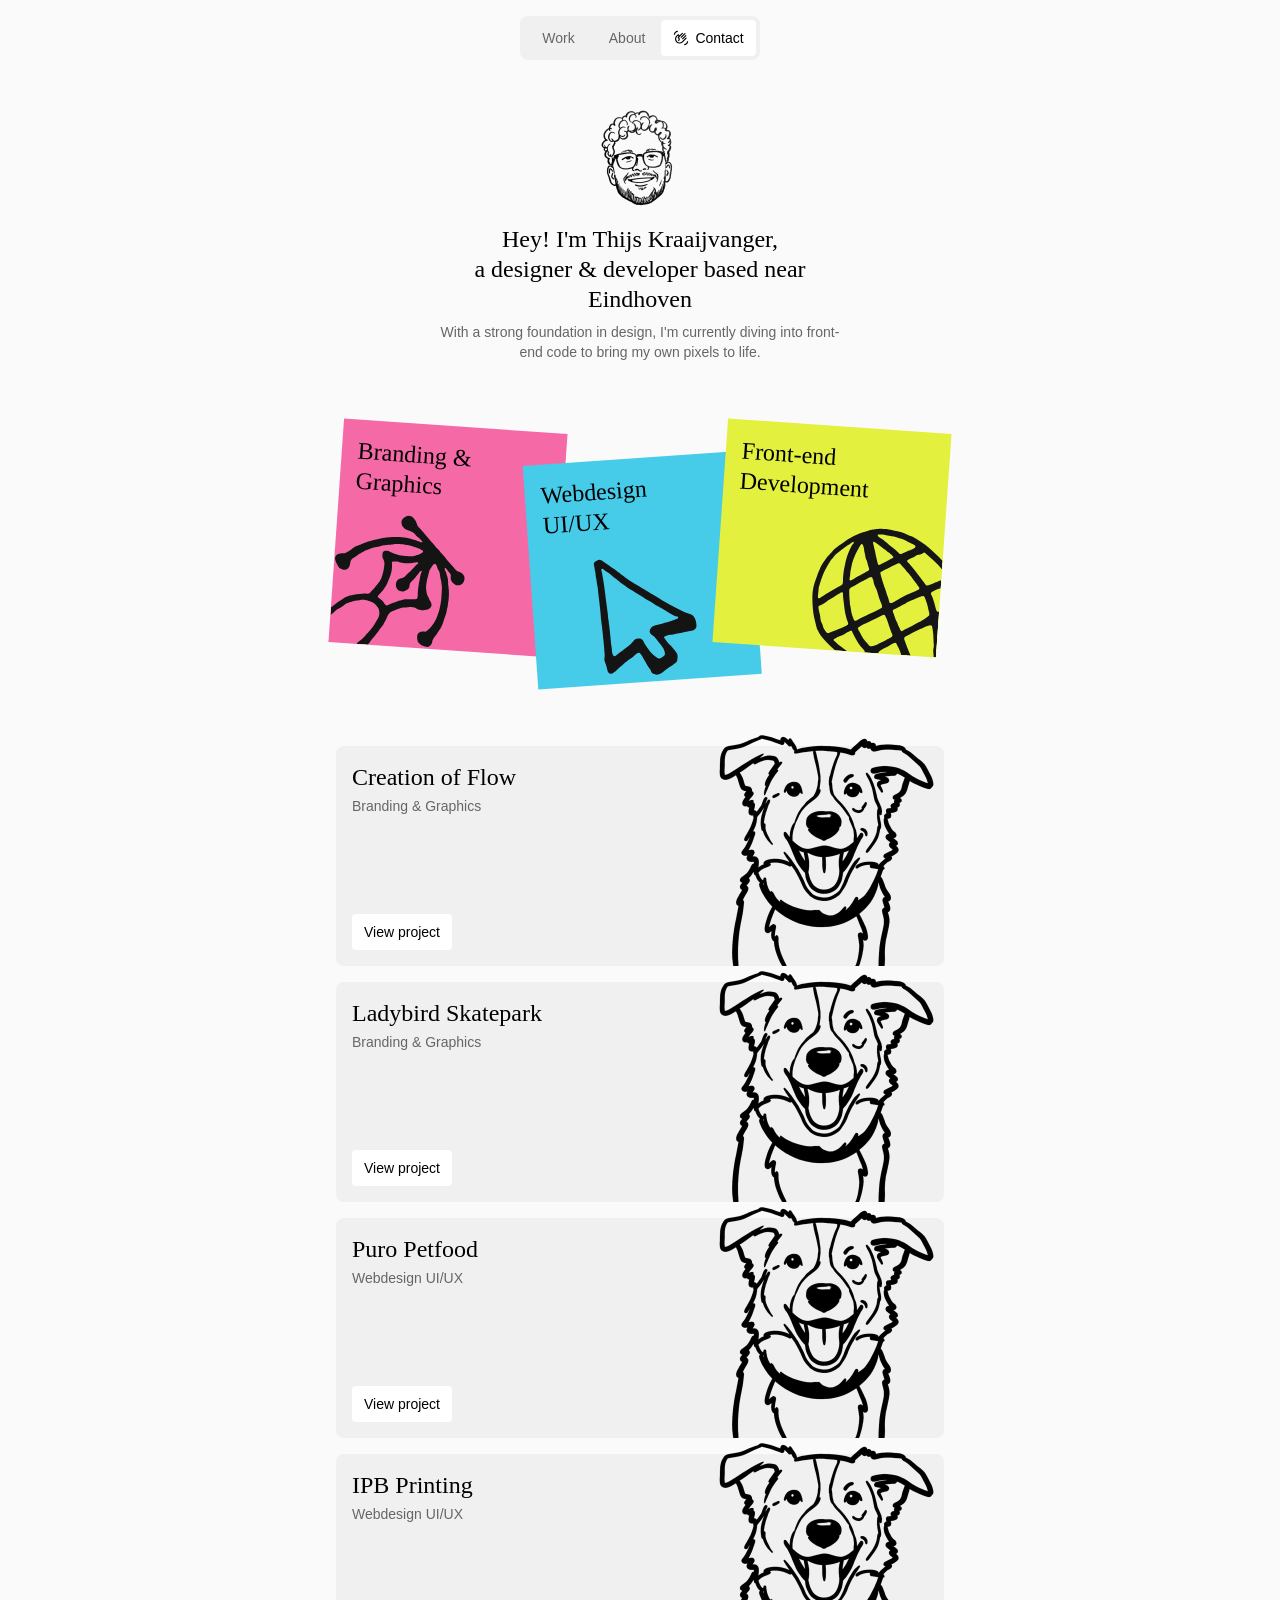
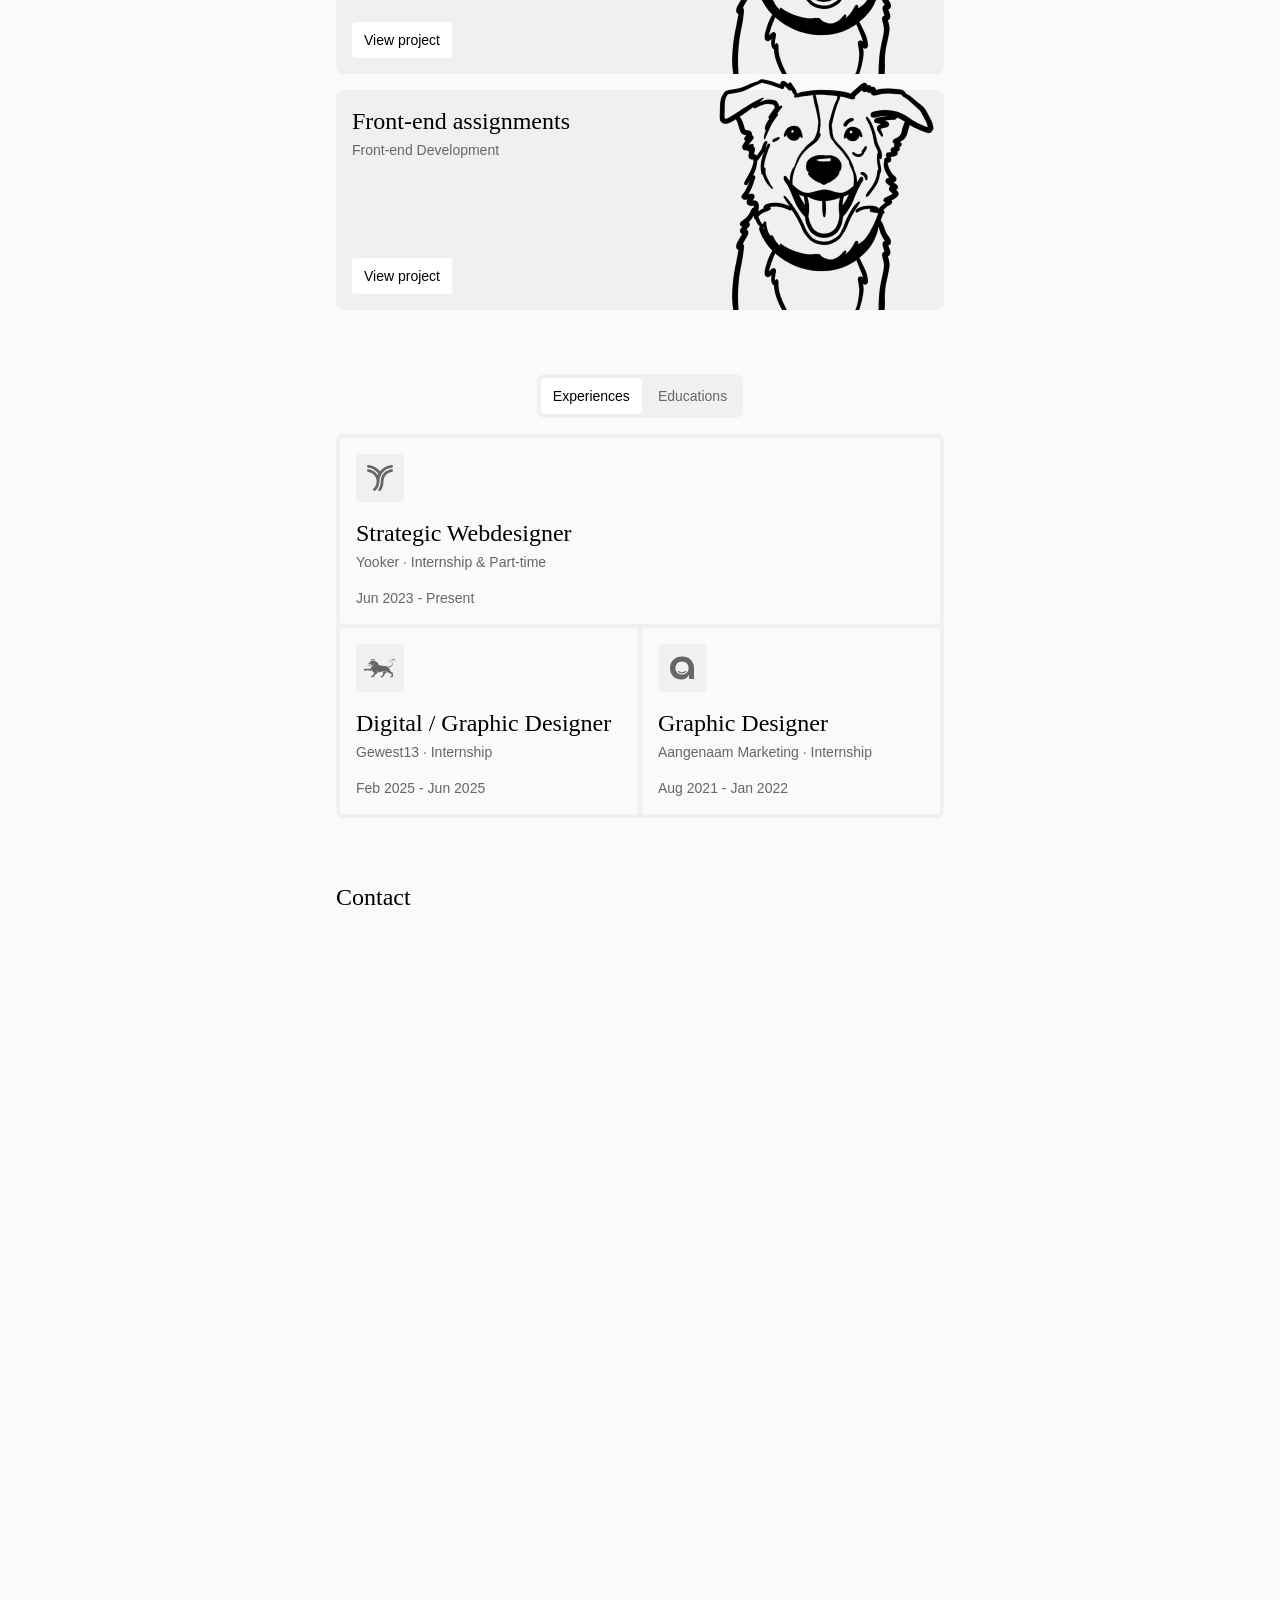
==== commit 96df3068: "fixing the navigation to make it visualy logic & smooth + adding icons (Had to be done with AI cause" ====
--- a/index.html
+++ b/index.html
@@ -12,9 +12,24 @@
         <div class="container">
             <nav>
                 <ul class="navigation-bar">
-                    <li><a class="btn btn--filled" href="#work">Work</a></li>
-                    <li><a class="btn" href="#about">About</a></li>
-                    <li><a class="btn" href="#contact">Contact</a></li>
+                    <li>
+                        <a class="btn btn--filled" href="#work">
+                            <img class="btn-icon" src="media/icon/folder.svg" alt="" width="16" height="16">
+                            <span>Work</span>
+                        </a>
+                    </li>
+                    <li>
+                        <a class="btn" href="#about">
+                            <img class="btn-icon" src="media/icon/work_history.svg" alt="" width="16" height="16">
+                            <span>About</span>
+                        </a>
+                    </li>
+                    <li>
+                        <a class="btn" href="#contact">
+                            <img class="btn-icon" src="media/icon/waving_hand.svg" alt="" width="16" height="16">
+                            <span>Contact</span>
+                        </a>
+                    </li>
                 </ul>
             </nav>
         </div>
@@ -66,7 +81,7 @@
                         <h3>Ladybird Skatepark</h3>
                         <p>Branding & Graphics</p>
                     </div>
-                    <a class="btn btn--filled">View project</a>
+                    <a class="btn btn--filled" href="work/ladybird-skatepark.html">View project</a>
                 </div>
                 <img src="media/work/puro_petfood.png" alt="Super schattige hond, laat dat maar duidelijk wezen">
             </article>
@@ -200,9 +215,10 @@
 
 
 
-        <section id="contact" class="container contact-section">
+        <section style="height: 200vh;" id="contact" class="container contact-section">
             <h2>Contact</h2>
         </section>
     </main>
+    <script src="src/script.js"></script>
 </body>
 </html>
--- a/src/style.css
+++ b/src/style.css
@@ -1,8 +1,4 @@
-/* ==========================================
-   1. DESIGN TOKENS & VARIABLES
-   ========================================== */
 :root {
-  /* Colors */
   --color-bg: #FAFAFA;
   --color-card: #F0F0F0;
   --color-button: #FFFFFF;
@@ -58,6 +54,10 @@
 
 html {
   scroll-behavior: smooth;
+}
+
+:target {
+  scroll-margin: 60px;
 }
 
 
@@ -143,10 +143,12 @@
   color: var(--color-text-body);
   text-decoration: none;
   cursor: pointer;
+  transition: background-color 0.2s ease, color 0.2s ease;
 }
 
 .btn:hover {
   background-color: var(--color-bg);
+  color: var(--color-text-heading);
 }
 
 .btn--filled {
@@ -155,11 +157,23 @@
   color: var(--color-text-heading);
 }
 
-.btn:hover, 
 .btn--filled:hover {
   background-color: var(--color-bg);
 }
 
-.btn-icon {
+.navigation-bar .btn-icon {
+  display: block;
   flex-shrink: 0;
+  max-width: 0;
+  opacity: 0;
+  transform: scale(0.6);
+  transition: max-width 0.25s ease, opacity 0.2s ease, transform 0.25s ease;
+  overflow: hidden;
+}
+
+/* Wanneer het navigatie-item actief is */
+.navigation-bar .btn--filled .btn-icon {
+  max-width: 16px; /* Zelfde breedte als je width="16" in HTML */
+  opacity: 1;
+  transform: scale(1);
 }
